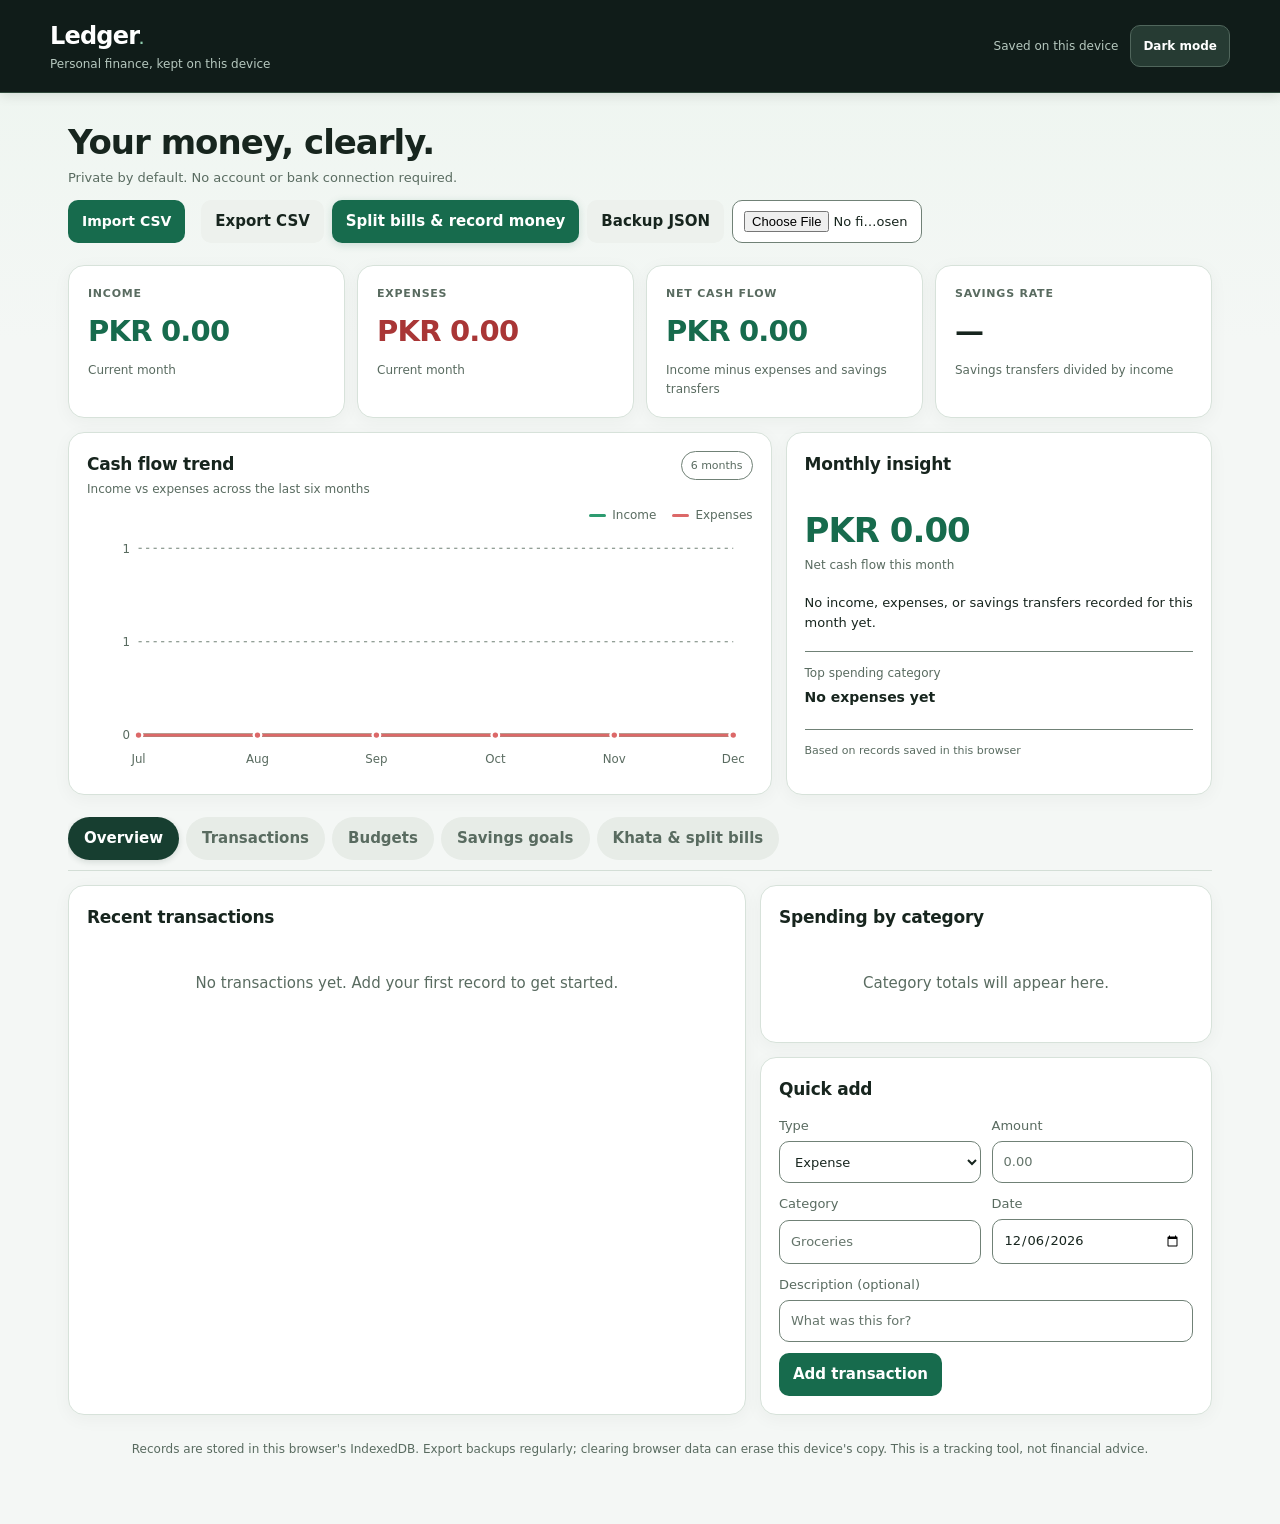
==== site/index.html @ a4e5fb8d "Show CSV import status inline" ====
<!doctype html>
<html lang="en">
<head>
<meta charset="utf-8">
<meta name="viewport" content="width=device-width,initial-scale=1">
<meta name="theme-color" content="#101c19">
<meta name="color-scheme" content="light dark">
<meta name="description" content="A private, local-first personal finance tracker for income, expenses, budgets and savings goals.">
<title>Ledger — Personal Finance</title>
<link rel="stylesheet" href="./assets/css/app.css">
</head>
<body>
<header><div><strong>Ledger<span style="color:#8fceae">.</span></strong><div class="small" style="color:#b6c8bf">Personal finance, kept on this device</div></div><div class="header-actions"><span id="storageStatus" role="status" aria-live="polite">Checking local storage…</span><button class="theme-toggle" id="themeToggle" type="button" aria-label="Switch to dark theme" title="Switch theme">Dark mode</button></div></header>
<main class="wrap">
<div class="toolbar"><div><h1>Your money, clearly.</h1><div class="notice">Private by default. No account or bank connection required.</div></div><div class="actions"><label class="file-action"><span>Import CSV</span><input id="importCsv" type="file" accept=".csv,text/csv" aria-label="Import transactions from CSV"></label><span id="importMessage" class="small" role="status" aria-live="polite"></span><button class="secondary" id="exportCsv">Export CSV</button><button type="button" class="khata-cta" data-open-tab="debts">Split bills &amp; record money</button><button class="secondary" id="exportJson">Backup JSON</button><label style="display:inline-flex"><span class="hidden">Restore JSON backup</span><input id="importJson" type="file" accept="application/json,.json" style="max-width:190px"></label></div></div>
<section class="cards" aria-label="Financial overview">
<div class="card"><div class="metric">Income</div><div class="value positive" id="incomeTotal">Rs 0</div><div class="small">Current month</div></div>
<div class="card"><div class="metric">Expenses</div><div class="value negative" id="expenseTotal">Rs 0</div><div class="small">Current month</div></div>
<div class="card"><div class="metric">Net cash flow</div><div class="value" id="netTotal">Rs 0</div><div class="small">Income minus expenses and savings transfers</div></div>
<div class="card"><div class="metric">Savings rate</div><div class="value" id="savingsRate">0%</div><div class="small">Savings transfers divided by income</div></div>
</section>
<section class="insight-grid" aria-label="Financial insights">
<div class="panel trend-panel"><div class="panel-heading"><div><h2>Cash flow trend</h2><p class="small">Income vs expenses across the last six months</p></div><span class="chart-tag">6 months</span></div><div id="cashflowChart" class="cashflow-chart"><div class="empty">Your monthly trend will appear here.</div></div></div>
<div class="panel insight-panel"><h2>Monthly insight</h2><div id="monthlyInsight"><div class="empty">Add transactions to see your summary.</div></div><div class="insight-foot">Based on records saved in this browser</div></div>
</section>
<div class="tabs" role="tablist" aria-label="Finance sections"><button id="tab-overview" class="active" role="tab" aria-selected="true" aria-controls="overview" tabindex="0" data-tab="overview">Overview</button><button id="tab-transactions" role="tab" aria-selected="false" aria-controls="transactions" tabindex="-1" data-tab="transactions">Transactions</button><button id="tab-budgets" role="tab" aria-selected="false" aria-controls="budgets" tabindex="-1" data-tab="budgets">Budgets</button><button id="tab-goals" role="tab" aria-selected="false" aria-controls="goals" tabindex="-1" data-tab="goals">Savings goals</button><button id="tab-debts" role="tab" aria-selected="false" aria-controls="debts" tabindex="-1" data-tab="debts">Khata &amp; split bills</button></div>
<section id="overview" class="tabcontent" role="tabpanel" aria-labelledby="tab-overview" tabindex="0" aria-hidden="false">
<div class="layout"><div class="panel"><h2>Recent transactions</h2><div id="recentList" class="tablewrap"></div></div><div class="stack"><div class="panel"><h2>Spending by category</h2><div id="categoryChart"></div></div><div class="panel"><h2>Quick add</h2><form id="txForm" class="formgrid">
<label>Type<select name="type"><option value="expense">Expense</option><option value="income">Income</option><option value="savings">Savings transfer</option></select></label>
<label>Amount<input name="amount" type="number" min="0.01" step="0.01" required placeholder="0.00"></label>
<label>Category<input name="category" required maxlength="60" placeholder="Groceries"></label>
<label>Date<input name="date" type="date" required></label>
<label class="full">Description (optional)<input name="description" maxlength="180" placeholder="What was this for?"></label>
<div class="form-actions"><button type="submit">Add transaction</button><span id="formMessage" class="small" role="status"></span></div>
</form></div></div></div>
</section>
<section id="transactions" class="tabcontent hidden" role="tabpanel" aria-labelledby="tab-transactions" tabindex="0" aria-hidden="true"><div class="panel"><div class="row" style="flex-wrap:wrap;margin-bottom:12px"><h2 style="margin:0">All transactions</h2><div style="display:flex;gap:8px;flex-wrap:wrap"><input id="search" aria-label="Search transactions by category or note" placeholder="Search category or note" style="width:220px"><select id="typeFilter" aria-label="Filter transactions by type" style="width:auto"><option value="">All types</option><option value="income">Income</option><option value="expense">Expenses</option><option value="savings">Savings</option></select></div></div><div id="allList" class="tablewrap"></div></div></section>
<section id="budgets" class="tabcontent hidden" role="tabpanel" aria-labelledby="tab-budgets" tabindex="0" aria-hidden="true"><div class="layout"><div class="panel"><h2>Set a monthly spending limit</h2><form id="budgetForm" class="formgrid"><label>Category<input name="category" maxlength="60" required placeholder="Dining"></label><label>Monthly limit<input name="limit" type="number" min="0.01" step="0.01" required></label><div class="form-actions"><button>Save budget</button></div></form><p class="small">Budgets compare spending in the current calendar month.</p></div><div class="panel"><h2>Your budgets</h2><div id="budgetList"></div></div></div></section>
<section id="goals" class="tabcontent hidden" role="tabpanel" aria-labelledby="tab-goals" tabindex="0" aria-hidden="true"><div class="layout"><div class="panel"><h2>Create a savings goal</h2><form id="goalForm" class="formgrid"><label>Goal name<input name="name" maxlength="70" required placeholder="Emergency fund"></label><label>Target amount<input name="target" type="number" min="0.01" step="0.01" required></label><label>Saved so far<input name="saved" type="number" min="0" step="0.01" value="0" required></label><label>Target date (optional)<input name="date" type="date"></label><div class="form-actions"><button>Create goal</button></div></form></div><div class="panel"><h2>Progress</h2><div id="goalList"></div></div></div></section>
<section id="debts" class="tabcontent hidden" role="tabpanel" aria-labelledby="tab-debts" tabindex="0" aria-hidden="true">
<div class="khata-layout">
<aside class="panel people-sidebar"><div class="people-heading"><div><h2>People &amp; balances</h2><p class="small">Add people here, then record what each person owes or what you owe them. Use Split an amount to divide a shared bill.</p></div></div>
<form id="personForm" class="person-add"><label for="personName">Add person</label><div class="person-add-row"><input id="personName" maxlength="100" required placeholder="Name or contact"><button type="submit" aria-label="Add person">Add</button></div><span id="personMessage" class="small" role="status"></span></form>
<div id="peopleList" class="people-list"></div></aside>
<div class="khata-main">
<div class="panel"><h2>Record a khata entry</h2><form id="iouForm" class="formgrid">
<label>Direction<select name="direction"><option value="owed-to-me">They owe me (+)</option><option value="i-owe">I owe them (−)</option></select></label>
<label>Person<input name="person" list="peopleOptions" required maxlength="100" placeholder="Name or contact"><datalist id="peopleOptions"></datalist></label>
<label>Amount<input name="amount" type="number" min="0.01" step="0.01" required placeholder="0.00"></label>
<label>Date recorded<input name="date" type="date" required></label>
<label>Due date (optional)<input name="dueDate" type="date"></label>
<label class="full">Note (optional)<input name="note" maxlength="180" placeholder="What was this for?"></label>
<div class="form-actions"><button type="submit">Add to khata</button><span class="small" id="iouMessage" role="status"></span></div>
</form><p class="small">Positive balance means they owe you; negative means you owe them. Repayments reduce the open entry.</p></div>
<div class="panel"><h2>Split an amount</h2><p class="small">Choose 2–3 people. Ledger starts with an even split, but you can edit each person's share and choose separately whether they owe you or you owe them.</p>
<form id="splitForm" class="formgrid">
<label>Total amount<input name="amount" type="number" min="0.01" step="0.01" required placeholder="e.g. 3000"></label>
<label class="full">Reason / note (optional)<input name="note" maxlength="180" placeholder="Dinner, fuel, shared purchase…"></label>
<div class="full"><div class="row"><strong>Select 2 or 3 people</strong><span id="splitCount" class="small">0 selected</span></div><div id="splitPeople" class="split-people"></div></div>
<div class="full"><strong>Each person's khata entry</strong><div id="splitAllocations" class="split-allocations"><p class="small">Select 2 or 3 people to set their shares.</p></div></div>
<div class="form-actions"><button type="submit">Add shares to khata</button><span id="splitMessage" class="small" role="status"></span></div></form><div id="splitPreview" class="small split-preview" aria-live="polite"></div></div>
<div class="panel"><h2>Balances</h2><div class="iou-summary"><div><span class="small">Owed to you</span><strong id="owedToMeTotal">Rs 0</strong></div><div><span class="small">You owe</span><strong id="iOweTotal">Rs 0</strong></div></div><div id="selectedPersonSummary" class="selected-person-summary"></div><div id="iouList"></div></div>
</div></div>
</section>
<div class="footer">Records are stored in this browser's IndexedDB. Export backups regularly; clearing browser data can erase this device's copy. This is a tracking tool, not financial advice.</div>
</main>
<script src="./assets/js/app.js" defer></script>
</body></html>
---- site/assets/css/app.css ----
:root{color-scheme:light;--bg:#f4f6f3;--card:#fff;--ink:#17231e;--muted:#68776f;--line:#75877a;--green:#176b4d;--soft:#e8f3ec;--red:#b84646;--gold:#946c18}*{box-sizing:border-box}body{margin:0;background:var(--bg);color:var(--ink);font:15px/1.5 system-ui,-apple-system,Segoe UI,sans-serif}button,input,select{font:inherit}button{cursor:pointer;border:0;border-radius:10px;padding:10px 14px;background:var(--green);color:#fff;font-weight:650}button.secondary{background:#edf1ed;color:var(--ink)}button.danger{background:#fff0ee;color:var(--red)}input,select{width:100%;padding:10px 11px;border:1px solid var(--line);border-radius:9px;background:#fff;color:var(--ink)}label{display:grid;gap:5px;font-size:13px;color:var(--muted)}header{background:#101c19;color:white;padding:18px max(20px,calc((100vw - 1180px)/2));display:flex;justify-content:space-between;align-items:center;gap:14px;flex-wrap:wrap}header strong{font-size:22px;letter-spacing:-.6px}header span{font-size:12px;color:#b6c8bf}.wrap{max-width:1180px;margin:26px auto;padding:0 18px}.toolbar{display:flex;justify-content:space-between;gap:12px;align-items:center;flex-wrap:wrap;margin-bottom:20px}.toolbar h1{margin:0;font-size:27px;letter-spacing:-.8px}.actions{display:flex;gap:8px;flex-wrap:wrap}.notice{font-size:12px;color:var(--muted);margin-top:6px}.cards{display:grid;grid-template-columns:repeat(4,minmax(0,1fr));gap:12px}.card,.panel{background:var(--card);border:1px solid var(--line);border-radius:16px;padding:18px;min-width:0}.metric{font-size:12px;color:var(--muted)}.value{font-size:clamp(21px,3vw,29px);font-weight:750;letter-spacing:-.7px;margin:7px 0}.positive{color:var(--green)}.negative{color:var(--red)}.layout{display:grid;grid-template-columns:1.2fr .8fr;gap:14px;margin-top:14px}.panel h2{font-size:17px;margin:0 0 14px}.formgrid{display:grid;grid-template-columns:repeat(2,minmax(0,1fr));gap:11px}.full{grid-column:1/-1}.form-actions{display:flex;gap:8px;grid-column:1/-1}.tabs{display:flex;gap:6px;flex-wrap:wrap;margin:18px 0}.tabs button{background:#e7ece7;color:var(--muted)}.tabs button.active{background:#173e30;color:white}.tablewrap{overflow:auto}table{width:100%;border-collapse:collapse;font-size:13px}th,td{text-align:left;padding:11px 8px;border-bottom:1px solid var(--line);white-space:nowrap}th{color:var(--muted);font-weight:600}td.amount{text-align:right;font-variant-numeric:tabular-nums}.pill{display:inline-block;padding:3px 8px;border-radius:999px;background:var(--soft);color:var(--green);font-size:11px}.pill.expense{background:#fff0ee;color:var(--red)}.bar{height:8px;border-radius:99px;background:#edf1ed;overflow:hidden;margin:9px 0}.bar span{display:block;height:100%;background:var(--green);border-radius:99px}.row{display:flex;justify-content:space-between;gap:10px;align-items:center}.stack{display:grid;gap:14px}.empty{padding:25px 8px;text-align:center;color:var(--muted)}.small{font-size:12px;color:var(--muted)}.hidden{display:none!important}.section{margin-top:14px}.error{color:var(--red);font-size:13px}.footer{padding:25px 0;color:var(--muted);font-size:12px;text-align:center}@media(max-width:850px){.cards{grid-template-columns:repeat(2,minmax(0,1fr))}.layout{grid-template-columns:1fr}}@media(max-width:460px){.cards{gap:8px}.card,.panel{padding:13px}.formgrid{grid-template-columns:1fr}.full,.form-actions{grid-column:auto}header{padding:15px 18px}.toolbar h1{font-size:23px}}

/* Theme toggle and dark theme */
.header-actions{display:flex;align-items:center;gap:12px;flex-wrap:wrap}.theme-toggle{background:#263b33;color:#fff;border:1px solid #50665c;padding:8px 12px;font-size:12px}.theme-toggle:hover{filter:brightness(1.12)}button:disabled{opacity:.65;cursor:wait}
html[data-theme="dark"]{color-scheme:dark;--bg:#101614;--card:#19221e;--ink:#e6eee9;--muted:#a1b1a8;--line:#617268;--green:#78c6a0;--soft:#203b2d;--red:#ff8585;--gold:#e1bd69}
html[data-theme="dark"] header{background:#080e0c}html[data-theme="dark"] button.secondary{background:#26332c;color:var(--ink)}html[data-theme="dark"] button.danger{background:#3a2423;color:#ff9993}html[data-theme="dark"] input,html[data-theme="dark"] select{background:#111a16;color:var(--ink);border-color:var(--line)}html[data-theme="dark"] .tabs button{background:#26332c;color:var(--muted)}html[data-theme="dark"] .tabs button.active{background:#315b46;color:#fff}html[data-theme="dark"] .pill.expense{background:#3a2423;color:#ff9993}html[data-theme="dark"] .bar{background:#2a352e}html[data-theme="dark"] .theme-toggle{background:#e3eee7;color:#17231e;border-color:#b8c9bf}

/* Financial insights and charts */
.insight-grid{display:grid;grid-template-columns:minmax(0,1.65fr) minmax(260px,1fr);gap:14px;margin:14px 0}.panel-heading{display:flex;justify-content:space-between;gap:12px;align-items:flex-start}.panel-heading h2{margin-bottom:2px}.panel-heading p{margin:0 0 8px}.chart-tag{font-size:11px;border:1px solid var(--line);border-radius:999px;padding:5px 9px;color:var(--muted);white-space:nowrap}.chart-legend{display:flex;justify-content:flex-end;gap:16px;font-size:12px;color:var(--muted);margin:0 0 4px}.chart-legend span{display:inline-flex;align-items:center;gap:6px}.chart-legend i{width:17px;height:3px;border-radius:4px;display:inline-block}.legend-income{background:#2d9b70}.legend-expense{background:#dc6868}.trend-svg{display:block;width:100%;height:auto;overflow:visible}.chart-gridline{stroke:var(--line);stroke-width:1;stroke-dasharray:3 4}.chart-axis-label{fill:var(--muted);font-size:11px}.chart-line{fill:none;stroke-width:3;stroke-linecap:round;stroke-linejoin:round}.income-line{stroke:#2d9b70}.expense-line{stroke:#dc6868}.chart-dot{stroke:var(--card);stroke-width:2}.chart-dot.income{fill:#2d9b70}.chart-dot.expense{fill:#dc6868}.insight-panel{display:flex;flex-direction:column}.insight-number{font-size:clamp(25px,3vw,34px);font-weight:780;letter-spacing:-1px;margin:12px 0 0;overflow-wrap:anywhere}.insight-message{font-size:13px;line-height:1.55;margin:18px 0;color:var(--ink)}.top-category{margin-top:auto;padding:12px 0 2px;border-top:1px solid var(--line);display:grid;grid-template-columns:1fr auto;gap:4px 10px;align-items:center}.top-category .small{grid-column:1/-1}.top-category strong{font-size:14px}.top-category>span:last-child{font-size:13px;font-weight:700}.insight-foot{margin-top:18px;padding-top:12px;border-top:1px solid var(--line);font-size:11px;color:var(--muted)}@media(max-width:850px){.insight-grid{grid-template-columns:1fr}}@media(max-width:460px){.trend-panel{padding:12px}.chart-axis-label{font-size:10px}}

/* CSV import and personal IOU tracker */
.file-action{display:inline-flex;align-items:center;justify-content:center;position:relative;overflow:hidden;padding:10px 14px;border-radius:10px;background:var(--green);color:#fff;font-size:14px;font-weight:650;cursor:pointer;min-height:42px}.file-action input{position:absolute;inset:0;opacity:0;cursor:pointer;width:100%;height:100%;font-size:100px}.iou-summary{display:grid;grid-template-columns:1fr 1fr;gap:10px;margin-bottom:14px}.iou-summary>div{background:var(--bg);border:1px solid var(--line);border-radius:12px;padding:12px;min-width:0}.iou-summary span,.iou-summary strong{display:block}.iou-summary strong{font-size:clamp(17px,2vw,23px);margin-top:5px;overflow-wrap:anywhere}.iou-item{padding:14px 0;border-bottom:1px solid var(--line)}.iou-item:first-child{padding-top:0}.iou-item:last-child{border-bottom:0}.iou-amount{font-size:22px;font-weight:750;margin:8px 0 3px;overflow-wrap:anywhere}.iou-actions{display:flex;gap:8px;flex-wrap:wrap;margin-top:10px}.iou-actions button{font-size:12px;padding:7px 10px}
html[data-theme="dark"] .file-action{color:#101614}
@media(max-width:460px){.file-action{padding:9px 11px}.iou-summary{grid-template-columns:1fr 1fr}}


/* People sidebar and multi-person khata split */
.khata-layout{display:grid;grid-template-columns:minmax(230px,.72fr) minmax(0,1.8fr);gap:14px;align-items:start}.people-sidebar{position:sticky;top:14px}.people-heading h2{margin-bottom:2px}.people-heading p{margin:0 0 14px}.person-add{padding:13px 0;border-top:1px solid var(--line);border-bottom:1px solid var(--line)}.person-add-row{display:flex;gap:6px;margin-top:6px}.person-add-row input{min-width:0}.person-add-row button{padding:9px 12px}.people-list{display:grid;gap:6px;margin-top:12px}.person-choice{width:100%;display:flex;flex-direction:column;align-items:flex-start;gap:3px;background:transparent;color:var(--ink);border:1px solid transparent;padding:10px;border-radius:10px;text-align:left;font-weight:500}.person-choice>span:last-child{font-size:11px;color:var(--muted);overflow-wrap:anywhere}.person-choice.selected{background:var(--soft);border-color:var(--green)}.person-choice-name{font-weight:700}.person-balance.positive{color:var(--green)}.person-balance.negative{color:var(--red)}.khata-main{display:grid;gap:14px;min-width:0}.split-people{display:grid;grid-template-columns:repeat(2,minmax(0,1fr));gap:7px;margin-top:8px}.split-person{display:flex;align-items:center;gap:8px;padding:9px 10px;border:1px solid var(--line);border-radius:9px;color:var(--ink);font-size:13px;min-width:0}.split-person input{width:auto;margin:0;accent-color:var(--green)}.split-person span{overflow-wrap:anywhere}.selected-person-summary{margin-bottom:12px}.selected-balance{background:var(--bg);border:1px solid var(--line);border-radius:11px;padding:12px;display:grid;gap:4px}.selected-balance strong{font-size:17px;overflow-wrap:anywhere}@media(max-width:850px){.khata-layout{grid-template-columns:1fr}.people-sidebar{position:static}.people-list{grid-template-columns:repeat(2,minmax(0,1fr))}.split-people{grid-template-columns:repeat(2,minmax(0,1fr))}}@media(max-width:460px){.people-list{grid-template-columns:1fr}.split-people{grid-template-columns:1fr}}

.split-preview{margin-top:10px;padding:10px 12px;border:1px solid var(--line);border-radius:10px;background:var(--bg);line-height:1.7}.people-sidebar{min-width:0}

/* Make bill splitting and khata easy to find from every tab */
.khata-cta{background:#176b4d;color:#fff;box-shadow:0 2px 8px rgba(23,107,77,.18)}
.khata-cta:hover:not(:disabled){filter:brightness(1.08)}
#debts{scroll-margin-top:16px}
@media(max-width:600px){.khata-cta{grid-column:1/-1;min-height:46px}}
html[data-theme="dark"] .khata-cta{background:#83d0a8;color:#102017}

/* Per-person custom split allocations */
.split-allocations{display:grid;gap:9px;margin-top:9px}.split-allocation-row{display:grid;grid-template-columns:minmax(90px,.75fr) minmax(110px,1fr) minmax(150px,1.3fr);gap:10px;align-items:end;border:1px solid var(--line);border-radius:11px;padding:11px;background:var(--bg)}.split-allocation-row>strong{padding-bottom:10px;overflow-wrap:anywhere}.split-allocation-row label{min-width:0}.split-allocation-row input,.split-allocation-row select{min-width:0}.split-preview{white-space:normal;overflow-wrap:anywhere}@media(max-width:600px){.split-allocation-row{grid-template-columns:1fr 1fr}.split-allocation-row>strong{grid-column:1/-1;padding-bottom:0}.split-allocation-row label:last-child{grid-column:1/-1}}


/* Usability and accessibility hardening */
:root{--focus:#0b72d9}
button,input:not([type="checkbox"]):not([type="radio"]),select,.file-action{min-height:42px}
button:focus-visible,input:focus-visible,select:focus-visible,.file-action:focus-within,.tabs [role="tab"]:focus-visible{outline:3px solid var(--focus);outline-offset:2px}
button:hover:not(:disabled){filter:brightness(.96)}
button:active:not(:disabled){transform:translateY(1px)}
.tabs{border-bottom:1px solid var(--line);padding-bottom:8px;overflow-x:auto;flex-wrap:nowrap;scrollbar-width:thin}
.tabs button{flex:0 0 auto;white-space:nowrap}
.tabcontent:focus{outline:none}
.error-banner{margin:0 0 16px;padding:14px 16px;border:1px solid #c75b54;border-left-width:5px;border-radius:12px;background:#fff0ee;color:#782b27;font-size:14px;overflow-wrap:anywhere}
html[data-theme="dark"] .error-banner{background:#3a2423;color:#ffd8d4;border-color:#ff8585}
input::placeholder{color:#7a8980;opacity:1}
html[data-theme="dark"] input::placeholder{color:#9eafa5}
@media(prefers-reduced-motion:reduce){*,*::before,*::after{scroll-behavior:auto!important;animation-duration:.01ms!important;animation-iteration-count:1!important;transition-duration:.01ms!important}}
@media(max-width:600px){.wrap{margin:18px auto;padding:0 12px}.toolbar{align-items:stretch}.actions{display:grid;grid-template-columns:repeat(2,minmax(0,1fr))}.actions>*{min-width:0}.actions button,.actions .file-action{width:100%;justify-content:center}.header-actions{width:100%;justify-content:space-between}.cards .card{padding:12px}.value{font-size:22px}.form-actions{flex-wrap:wrap}.form-actions button{width:100%}th,td{padding:10px 7px}}


/* Ledger usability refresh: calm hierarchy, resilient surfaces, and accessible controls */
:root{
  --bg:#f4f7f5;
  --card:#ffffff;
  --ink:#17251e;
  --muted:#596b60;
  --line:#708176;
  --green:#176b4d;
  --soft:#e7f3eb;
  --red:#a93636;
  --gold:#805d16;
  --focus:#075fc4;
}
body{background:linear-gradient(180deg,#edf5ef 0,var(--bg) 340px);font-size:15px;line-height:1.55}
header{box-shadow:0 2px 12px rgba(9,28,18,.12);border-bottom:1px solid #30483b}
header strong{font-size:24px;letter-spacing:-.8px}
.wrap{margin:30px auto 40px}
.toolbar{align-items:flex-end;margin-bottom:22px}
.toolbar h1{font-size:clamp(26px,3vw,34px);line-height:1.15;letter-spacing:-1px}
.notice{font-size:13px}
.card,.panel{border-color:#d7e2da;border-radius:16px;box-shadow:0 4px 18px rgba(20,48,32,.045)}
.card{padding:19px}
.metric{text-transform:uppercase;letter-spacing:.07em;font-size:11px;font-weight:750}
.value{font-variant-numeric:tabular-nums;letter-spacing:-.8px}
.panel h2{letter-spacing:-.25px}
.tabs{gap:7px;margin:22px 0 14px;padding-bottom:10px;border-bottom-color:#d3ded6}
.tabs button{border:1px solid transparent;border-radius:999px;padding:9px 15px}
.tabs button.active{background:#173e30;color:#fff;box-shadow:0 2px 6px rgba(13,45,29,.14)}
input,select{border-color:var(--line);border-radius:10px}
button,.file-action{border-radius:10px;transition:filter .15s ease,transform .15s ease,box-shadow .15s ease}
button:focus-visible,input:focus-visible,select:focus-visible,.file-action:focus-within,.tabs [role="tab"]:focus-visible{outline:3px solid var(--focus);outline-offset:3px}
input::placeholder{color:#64746a}
th,td{border-bottom-color:#d7e0d9}
.empty{padding:28px 12px}
.error-banner{box-shadow:0 2px 10px rgba(110,32,26,.07)}
.person-choice{border-color:transparent}
.person-choice:hover:not(:disabled){background:var(--bg);filter:none}
.person-choice.selected{background:var(--soft);border-color:var(--green)}
.split-allocation-row{background:var(--card);border-color:#d7e2da}
html[data-theme="dark"]{
  --bg:#101714;
  --card:#19231d;
  --ink:#e7efe9;
  --muted:#b2c0b7;
  --line:#788a7e;
  --green:#83d0a8;
  --soft:#203b2d;
  --red:#ff9292;
  --gold:#e1bd69;
  --focus:#82bdff;
}
html[data-theme="dark"] body{background:linear-gradient(180deg,#121d17 0,var(--bg) 340px)}
html[data-theme="dark"] .card,html[data-theme="dark"] .panel{border-color:#34483b;box-shadow:0 4px 18px rgba(0,0,0,.12)}
html[data-theme="dark"] th,html[data-theme="dark"] td{border-bottom-color:#34483b}
html[data-theme="dark"] .split-allocation-row{background:var(--card);border-color:#34483b}
html[data-theme="dark"] button:not(.secondary):not(.danger):not(.theme-toggle):not(.person-choice):not([role="tab"]){color:#102017}
html[data-theme="dark"] .person-choice{color:var(--ink)}
html[data-theme="dark"] input::placeholder{color:#a7b8ad}
html[data-theme="dark"] .tabs{border-bottom-color:#34483b}
@media(max-width:600px){
  .wrap{margin:18px auto 28px;padding:0 12px}
  .toolbar h1{font-size:26px}
  .card,.panel{border-radius:14px}
  .tabs{margin-top:18px}
}
@media(prefers-reduced-motion:reduce){
  button,.file-action{transition:none}
}
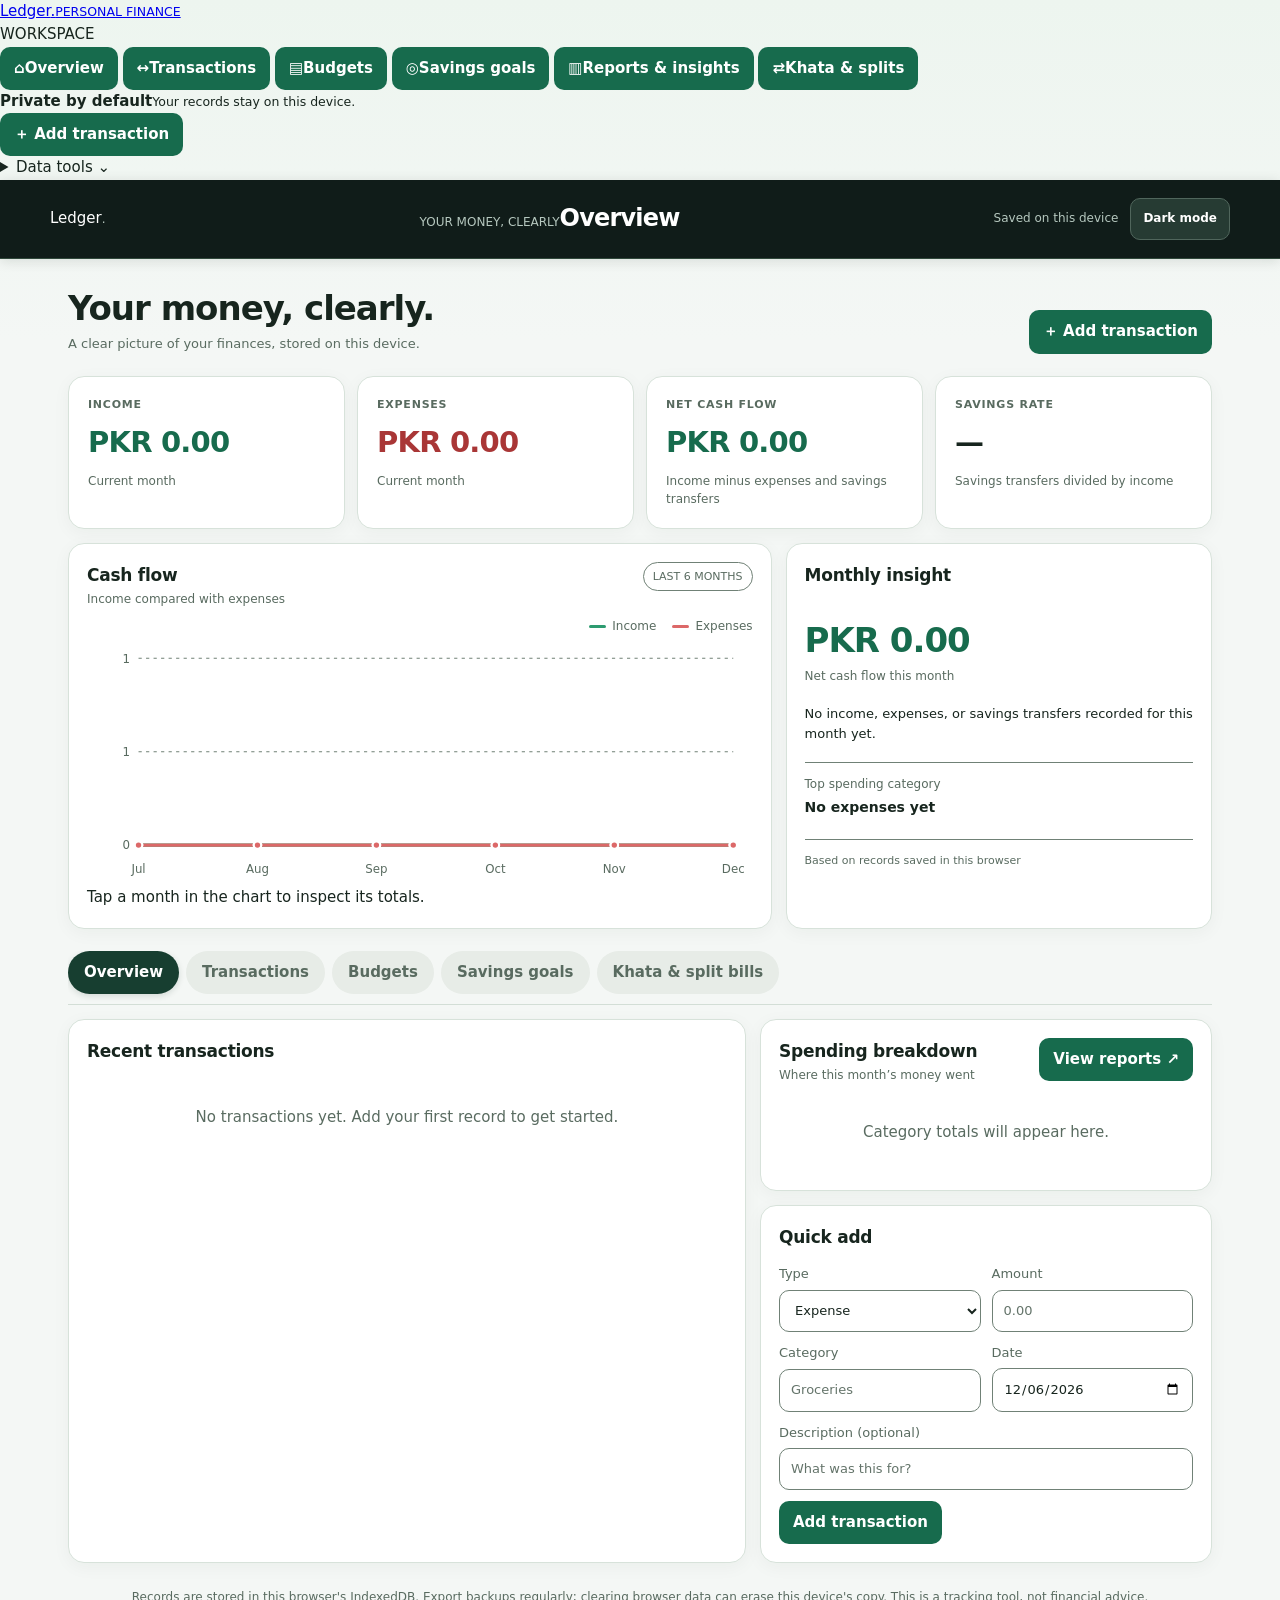
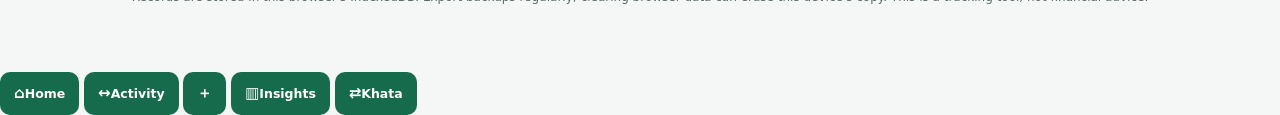
==== commit d3d5bf37: "Redesign Ledger shell with sidebar and mobile navigation" ====
--- a/site/index.html
+++ b/site/index.html
@@ -10,9 +10,31 @@
 <link rel="stylesheet" href="./assets/css/app.css">
 </head>
 <body>
-<header><div><strong>Ledger<span style="color:#8fceae">.</span></strong><div class="small" style="color:#b6c8bf">Personal finance, kept on this device</div></div><div class="header-actions"><span id="storageStatus" role="status" aria-live="polite">Checking local storage…</span><button class="theme-toggle" id="themeToggle" type="button" aria-label="Switch to dark theme" title="Switch theme">Dark mode</button></div></header>
+<div class="app-shell">
+<aside class="sidebar" aria-label="Primary navigation">
+  <a class="brand" href="./" aria-label="Ledger home">Ledger<span>.</span><small>PERSONAL FINANCE</small></a>
+  <div class="nav-caption">WORKSPACE</div>
+  <nav class="side-nav" aria-label="Finance sections">
+    <button class="nav-item active" type="button" data-tab="overview"><span class="nav-icon">⌂</span><span>Overview</span></button>
+    <button class="nav-item" type="button" data-tab="transactions"><span class="nav-icon">↔</span><span>Transactions</span></button>
+    <button class="nav-item" type="button" data-tab="budgets"><span class="nav-icon">▤</span><span>Budgets</span></button>
+    <button class="nav-item" type="button" data-tab="goals"><span class="nav-icon">◎</span><span>Savings goals</span></button>
+    <button class="nav-item" type="button" data-tab="reports"><span class="nav-icon">▥</span><span>Reports &amp; insights</span></button>
+    <button class="nav-item" type="button" data-tab="debts"><span class="nav-icon">⇄</span><span>Khata &amp; splits</span></button>
+  </nav>
+  <div class="sidebar-spacer"></div>
+  <div class="privacy-card"><span class="privacy-dot"></span><div><strong>Private by default</strong><small>Your records stay on this device.</small></div></div>
+  <button class="sidebar-add" type="button" data-open-quickadd>＋ <span>Add transaction</span></button>
+  <div class="sidebar-tools"><details class="utility-menu"><summary>Data tools <span>⌄</span></summary><div class="utility-popover"><label class="file-action"><span>Import CSV</span><input id="importCsv" type="file" accept=".csv,text/csv" aria-label="Import transactions from CSV"></label><span id="importMessage" class="small" role="status" aria-live="polite"></span><button class="secondary" id="exportCsv">Export CSV</button><button type="button" class="khata-cta" data-open-tab="debts">Split bills &amp; record money</button><button class="secondary" id="exportJson">Backup JSON</button><label style="display:inline-flex"><span class="hidden">Restore JSON backup</span><input id="importJson" type="file" accept="application/json,.json" style="max-width:190px"></label></div></details></div>
+</aside>
+<div class="app-main">
+<header class="topbar">
+  <div class="mobile-brand">Ledger<span>.</span></div>
+  <div class="topbar-title"><span class="eyebrow">YOUR MONEY, CLEARLY</span><strong id="pageTitle">Overview</strong></div>
+  <div class="header-actions"><span id="storageStatus" role="status" aria-live="polite">Checking local storage…</span><button class="theme-toggle" id="themeToggle" type="button" aria-label="Switch to dark theme" title="Switch theme">Dark mode</button></div>
+</header>
 <main class="wrap">
-<div class="toolbar"><div><h1>Your money, clearly.</h1><div class="notice">Private by default. No account or bank connection required.</div></div><div class="actions"><label class="file-action"><span>Import CSV</span><input id="importCsv" type="file" accept=".csv,text/csv" aria-label="Import transactions from CSV"></label><span id="importMessage" class="small" role="status" aria-live="polite"></span><button class="secondary" id="exportCsv">Export CSV</button><button type="button" class="khata-cta" data-open-tab="debts">Split bills &amp; record money</button><button class="secondary" id="exportJson">Backup JSON</button><label style="display:inline-flex"><span class="hidden">Restore JSON backup</span><input id="importJson" type="file" accept="application/json,.json" style="max-width:190px"></label></div></div>
+<div class="toolbar"><div><h1 id="welcomeTitle">Your money, clearly.</h1><div class="notice">A clear picture of your finances, stored on this device.</div></div><button class="primary-add" type="button" data-open-quickadd>＋ Add transaction</button></div>
 <section class="cards" aria-label="Financial overview">
 <div class="card"><div class="metric">Income</div><div class="value positive" id="incomeTotal">Rs 0</div><div class="small">Current month</div></div>
 <div class="card"><div class="metric">Expenses</div><div class="value negative" id="expenseTotal">Rs 0</div><div class="small">Current month</div></div>
@@ -20,12 +42,12 @@
 <div class="card"><div class="metric">Savings rate</div><div class="value" id="savingsRate">0%</div><div class="small">Savings transfers divided by income</div></div>
 </section>
 <section class="insight-grid" aria-label="Financial insights">
-<div class="panel trend-panel"><div class="panel-heading"><div><h2>Cash flow trend</h2><p class="small">Income vs expenses across the last six months</p></div><span class="chart-tag">6 months</span></div><div id="cashflowChart" class="cashflow-chart"><div class="empty">Your monthly trend will appear here.</div></div></div>
+<div class="panel trend-panel"><div class="panel-heading"><div><h2>Cash flow</h2><p class="small">Income compared with expenses</p></div><span class="chart-tag">LAST 6 MONTHS</span></div><div id="cashflowChart" class="cashflow-chart"><div class="empty">Your monthly trend will appear here.</div></div><div id="chartDetail" class="chart-detail" aria-live="polite">Tap a month in the chart to inspect its totals.</div></div>
 <div class="panel insight-panel"><h2>Monthly insight</h2><div id="monthlyInsight"><div class="empty">Add transactions to see your summary.</div></div><div class="insight-foot">Based on records saved in this browser</div></div>
 </section>
 <div class="tabs" role="tablist" aria-label="Finance sections"><button id="tab-overview" class="active" role="tab" aria-selected="true" aria-controls="overview" tabindex="0" data-tab="overview">Overview</button><button id="tab-transactions" role="tab" aria-selected="false" aria-controls="transactions" tabindex="-1" data-tab="transactions">Transactions</button><button id="tab-budgets" role="tab" aria-selected="false" aria-controls="budgets" tabindex="-1" data-tab="budgets">Budgets</button><button id="tab-goals" role="tab" aria-selected="false" aria-controls="goals" tabindex="-1" data-tab="goals">Savings goals</button><button id="tab-debts" role="tab" aria-selected="false" aria-controls="debts" tabindex="-1" data-tab="debts">Khata &amp; split bills</button></div>
 <section id="overview" class="tabcontent" role="tabpanel" aria-labelledby="tab-overview" tabindex="0" aria-hidden="false">
-<div class="layout"><div class="panel"><h2>Recent transactions</h2><div id="recentList" class="tablewrap"></div></div><div class="stack"><div class="panel"><h2>Spending by category</h2><div id="categoryChart"></div></div><div class="panel"><h2>Quick add</h2><form id="txForm" class="formgrid">
+<div class="layout"><div class="panel"><h2>Recent transactions</h2><div id="recentList" class="tablewrap"></div></div><div class="stack"><div class="panel category-panel"><div class="panel-heading"><div><h2>Spending breakdown</h2><p class="small">Where this month’s money went</p></div><button class="text-action" type="button" data-tab="reports">View reports ↗</button></div><div id="categoryDonut" class="category-donut-wrap"></div><div id="categoryChart"></div></div><div class="panel"><h2>Quick add</h2><form id="txForm" class="formgrid">
 <label>Type<select name="type"><option value="expense">Expense</option><option value="income">Income</option><option value="savings">Savings transfer</option></select></label>
 <label>Amount<input name="amount" type="number" min="0.01" step="0.01" required placeholder="0.00"></label>
 <label>Category<input name="category" required maxlength="60" placeholder="Groceries"></label>
@@ -35,6 +57,12 @@
 </form></div></div></div>
 </section>
 <section id="transactions" class="tabcontent hidden" role="tabpanel" aria-labelledby="tab-transactions" tabindex="0" aria-hidden="true"><div class="panel"><div class="row" style="flex-wrap:wrap;margin-bottom:12px"><h2 style="margin:0">All transactions</h2><div style="display:flex;gap:8px;flex-wrap:wrap"><input id="search" aria-label="Search transactions by category or note" placeholder="Search category or note" style="width:220px"><select id="typeFilter" aria-label="Filter transactions by type" style="width:auto"><option value="">All types</option><option value="income">Income</option><option value="expense">Expenses</option><option value="savings">Savings</option></select></div></div><div id="allList" class="tablewrap"></div></div></section>
+<section id="reports" class="tabcontent hidden" role="tabpanel" aria-labelledby="tab-reports" tabindex="0" aria-hidden="true">
+<div class="reports-heading"><div><span class="eyebrow">YOUR MONEY, OVER TIME</span><h1>Reports &amp; insights</h1><p class="small">Explore real totals from the transactions saved on this device.</p></div><div class="report-filter"><label for="reportRange">Trend range</label><select id="reportRange"><option value="6">Last 6 months</option><option value="12">Last 12 months</option></select></div></div>
+<div class="cards report-metrics"><div class="card"><div class="metric">Income this month</div><div class="value positive" id="reportIncome">Rs 0</div></div><div class="card"><div class="metric">Expenses this month</div><div class="value negative" id="reportExpense">Rs 0</div></div><div class="card"><div class="metric">Net cash flow</div><div class="value" id="reportNet">Rs 0</div></div><div class="card"><div class="metric">Top category</div><div class="value report-top-category" id="reportTopCategory">—</div></div></div>
+<div class="reports-grid"><div class="panel"><div class="panel-heading"><div><h2>Income vs expenses</h2><p class="small">Compare monthly totals</p></div><div class="chart-legend"><span><i class="legend-income"></i>Income</span><span><i class="legend-expense"></i>Expenses</span></div></div><div id="reportMonthlyBars" class="report-monthly-bars"></div><div id="reportMonthDetail" class="chart-detail">Tap a month to inspect its totals.</div></div><div class="panel"><div class="panel-heading"><div><h2>Spending by category</h2><p class="small">Current month</p></div></div><div id="reportCategoryChart"></div></div></div>
+<div class="panel report-table-panel"><div class="panel-heading"><div><h2>Recent activity</h2><p class="small">Latest transactions, with amounts and dates</p></div><button class="text-action" type="button" data-tab="transactions">All transactions ↗</button></div><div id="reportRecentList" class="tablewrap"></div></div>
+</section>
 <section id="budgets" class="tabcontent hidden" role="tabpanel" aria-labelledby="tab-budgets" tabindex="0" aria-hidden="true"><div class="layout"><div class="panel"><h2>Set a monthly spending limit</h2><form id="budgetForm" class="formgrid"><label>Category<input name="category" maxlength="60" required placeholder="Dining"></label><label>Monthly limit<input name="limit" type="number" min="0.01" step="0.01" required></label><div class="form-actions"><button>Save budget</button></div></form><p class="small">Budgets compare spending in the current calendar month.</p></div><div class="panel"><h2>Your budgets</h2><div id="budgetList"></div></div></div></section>
 <section id="goals" class="tabcontent hidden" role="tabpanel" aria-labelledby="tab-goals" tabindex="0" aria-hidden="true"><div class="layout"><div class="panel"><h2>Create a savings goal</h2><form id="goalForm" class="formgrid"><label>Goal name<input name="name" maxlength="70" required placeholder="Emergency fund"></label><label>Target amount<input name="target" type="number" min="0.01" step="0.01" required></label><label>Saved so far<input name="saved" type="number" min="0" step="0.01" value="0" required></label><label>Target date (optional)<input name="date" type="date"></label><div class="form-actions"><button>Create goal</button></div></form></div><div class="panel"><h2>Progress</h2><div id="goalList"></div></div></div></section>
 <section id="debts" class="tabcontent hidden" role="tabpanel" aria-labelledby="tab-debts" tabindex="0" aria-hidden="true">
@@ -64,5 +92,13 @@
 </section>
 <div class="footer">Records are stored in this browser's IndexedDB. Export backups regularly; clearing browser data can erase this device's copy. This is a tracking tool, not financial advice.</div>
 </main>
+<nav class="mobile-nav" aria-label="Bottom navigation">
+  <button class="mobile-nav-item active" type="button" data-tab="overview"><span>⌂</span><small>Home</small></button>
+  <button class="mobile-nav-item" type="button" data-tab="transactions"><span>↔</span><small>Activity</small></button>
+  <button class="mobile-nav-item mobile-add" type="button" data-open-quickadd aria-label="Add transaction">＋</button>
+  <button class="mobile-nav-item" type="button" data-tab="reports"><span>▥</span><small>Insights</small></button>
+  <button class="mobile-nav-item" type="button" data-tab="debts"><span>⇄</span><small>Khata</small></button>
+</nav>
+</div></div>
 <script src="./assets/js/app.js" defer></script>
 </body></html>
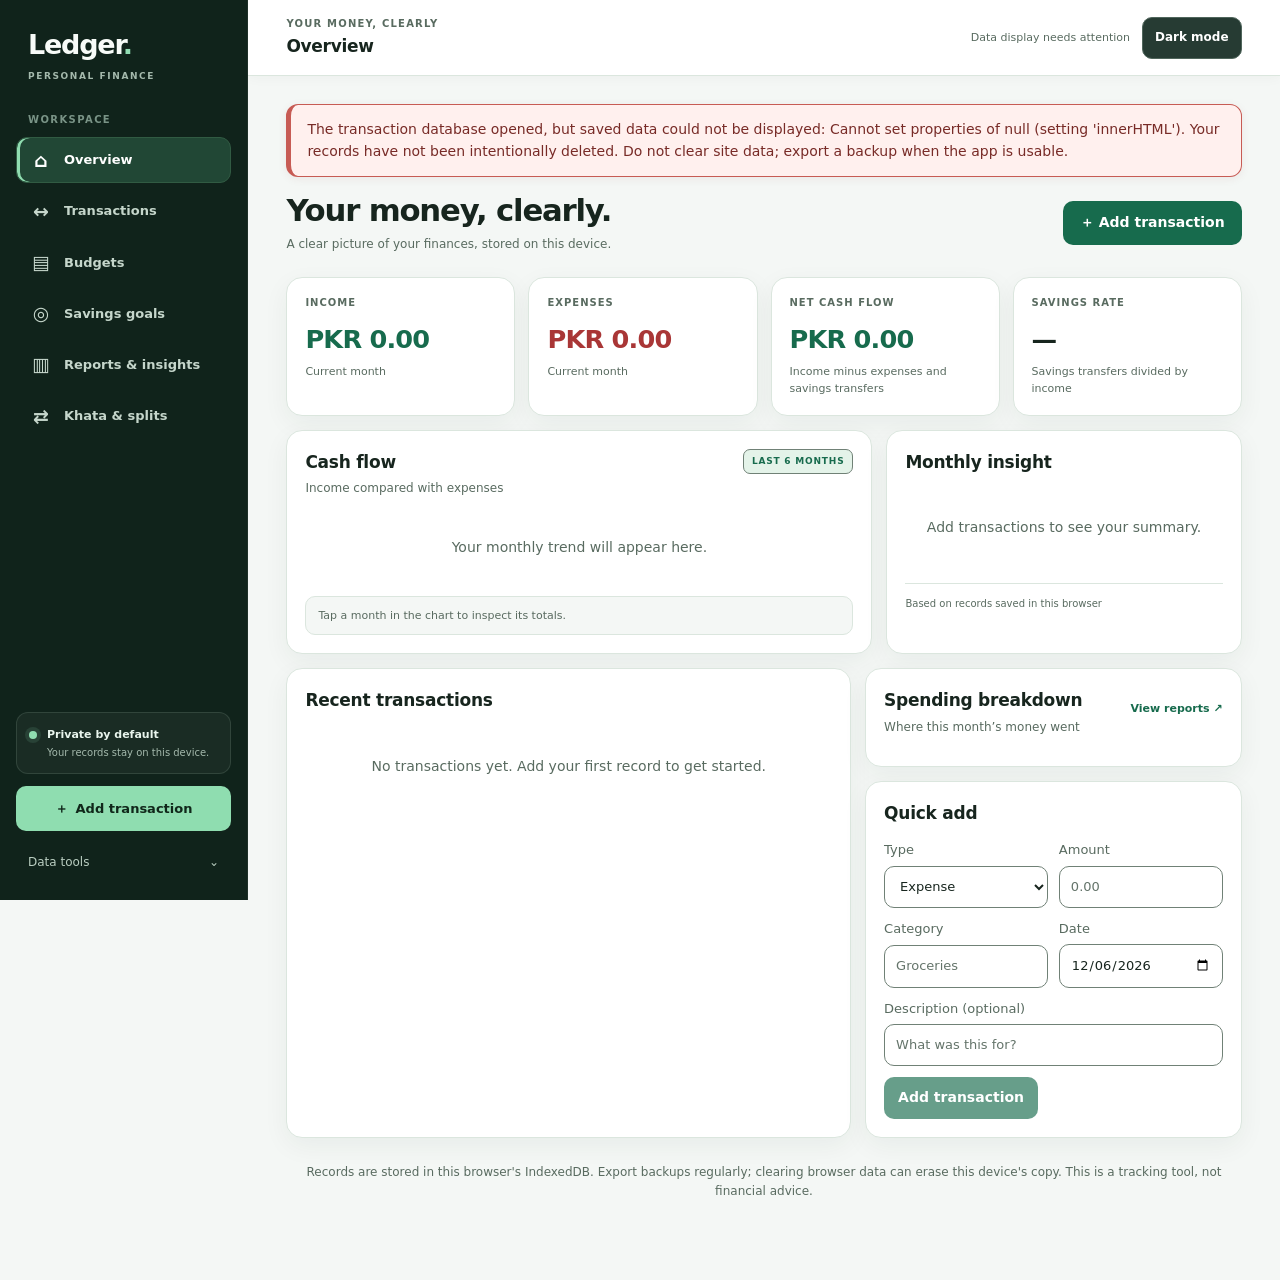
==== commit 13688e81: "Add quick-entry dialog and category chart mount" ====
--- a/site/index.html
+++ b/site/index.html
@@ -47,7 +47,7 @@
 </section>
 <div class="tabs" role="tablist" aria-label="Finance sections"><button id="tab-overview" class="active" role="tab" aria-selected="true" aria-controls="overview" tabindex="0" data-tab="overview">Overview</button><button id="tab-transactions" role="tab" aria-selected="false" aria-controls="transactions" tabindex="-1" data-tab="transactions">Transactions</button><button id="tab-budgets" role="tab" aria-selected="false" aria-controls="budgets" tabindex="-1" data-tab="budgets">Budgets</button><button id="tab-goals" role="tab" aria-selected="false" aria-controls="goals" tabindex="-1" data-tab="goals">Savings goals</button><button id="tab-debts" role="tab" aria-selected="false" aria-controls="debts" tabindex="-1" data-tab="debts">Khata &amp; split bills</button></div>
 <section id="overview" class="tabcontent" role="tabpanel" aria-labelledby="tab-overview" tabindex="0" aria-hidden="false">
-<div class="layout"><div class="panel"><h2>Recent transactions</h2><div id="recentList" class="tablewrap"></div></div><div class="stack"><div class="panel category-panel"><div class="panel-heading"><div><h2>Spending breakdown</h2><p class="small">Where this month’s money went</p></div><button class="text-action" type="button" data-tab="reports">View reports ↗</button></div><div id="categoryDonut" class="category-donut-wrap"></div><div id="categoryChart"></div></div><div class="panel"><h2>Quick add</h2><form id="txForm" class="formgrid">
+<div class="layout"><div class="panel"><h2>Recent transactions</h2><div id="recentList" class="tablewrap"></div></div><div class="stack"><div class="panel category-panel"><div class="panel-heading"><div><h2>Spending breakdown</h2><p class="small">Where this month’s money went</p></div><button class="text-action" type="button" data-tab="reports">View reports ↗</button></div><div id="categoryBreakdown"></div></div><div class="panel"><h2>Quick add</h2><form id="txForm" class="formgrid">
 <label>Type<select name="type"><option value="expense">Expense</option><option value="income">Income</option><option value="savings">Savings transfer</option></select></label>
 <label>Amount<input name="amount" type="number" min="0.01" step="0.01" required placeholder="0.00"></label>
 <label>Category<input name="category" required maxlength="60" placeholder="Groceries"></label>
@@ -92,6 +92,17 @@
 </section>
 <div class="footer">Records are stored in this browser's IndexedDB. Export backups regularly; clearing browser data can erase this device's copy. This is a tracking tool, not financial advice.</div>
 </main>
+<dialog id="quickAddDialog" class="quick-add-dialog" aria-labelledby="quickAddTitle">
+<div class="dialog-heading"><div><span class="eyebrow">QUICK ENTRY</span><h2 id="quickAddTitle">Add transaction</h2><p class="small">Record it now. It stays on this device.</p></div><button type="button" class="dialog-close" id="closeQuickAdd" aria-label="Close add transaction">×</button></div>
+<form id="quickAddForm" class="formgrid">
+<label>Type<select name="type"><option value="expense">Expense</option><option value="income">Income</option><option value="savings">Savings transfer</option></select></label>
+<label>Amount<input name="amount" type="number" min="0.01" step="0.01" required placeholder="0.00" inputmode="decimal"></label>
+<label>Category<input name="category" required maxlength="60" placeholder="Groceries"></label>
+<label>Date<input name="date" type="date" required></label>
+<label class="full">Description (optional)<input name="description" maxlength="180" placeholder="What was this for?"></label>
+<div class="form-actions"><button type="submit">Save transaction</button><span id="quickFormMessage" class="small" role="status"></span></div>
+</form>
+</dialog>
 <nav class="mobile-nav" aria-label="Bottom navigation">
   <button class="mobile-nav-item active" type="button" data-tab="overview"><span>⌂</span><small>Home</small></button>
   <button class="mobile-nav-item" type="button" data-tab="transactions"><span>↔</span><small>Activity</small></button>
--- a/site/assets/css/app.css
+++ b/site/assets/css/app.css
@@ -115,3 +115,68 @@
 @media(prefers-reduced-motion:reduce){
   button,.file-action{transition:none}
 }
+
+
+/* Ledger mobile-first finance workspace refresh */
+:root{--nav-bg:#10231b;--nav-muted:#a4b9ac;--accent:#1b7653;--accent-soft:#e4f3e9;--surface-border:#dbe6de;--shadow-card:0 8px 26px rgba(18,48,31,.055)}
+html[data-theme="dark"]{--nav-bg:#0c1510;--nav-muted:#a9bdb0;--accent:#83d0a8;--accent-soft:#203b2d;--surface-border:#34483b;--shadow-card:0 8px 26px rgba(0,0,0,.14)}
+body{margin:0;background:var(--bg);font-size:14px}
+.app-shell{min-height:100vh}
+.sidebar{position:fixed;inset:0 auto 0 0;z-index:30;width:248px;display:flex;flex-direction:column;gap:0;padding:24px 16px 18px;background:var(--nav-bg);color:#f2f8f3;border-right:1px solid rgba(255,255,255,.06)}
+.brand{display:block;color:#f7fbf8;text-decoration:none;font-size:27px;font-weight:800;letter-spacing:-1.2px;padding:0 12px 28px}
+.brand>span,.mobile-brand>span{color:#91ddb3}
+.brand small{display:block;margin-top:4px;color:var(--nav-muted);font-size:9px;letter-spacing:1.6px;font-weight:750}
+.nav-caption{padding:0 12px 10px;color:#799386;font-size:10px;font-weight:800;letter-spacing:1.4px}
+.side-nav{display:grid;gap:5px}
+.nav-item{display:flex;align-items:center;gap:12px;width:100%;padding:12px 13px;background:transparent;color:#c5d6cb;text-align:left;font-size:13px;font-weight:650;border:1px solid transparent;border-radius:11px;min-height:45px}
+.nav-item:hover:not(:disabled){filter:none;background:rgba(255,255,255,.06);color:#fff}
+.nav-item.active{background:#214735;border-color:#315b43;color:#fff;box-shadow:inset 3px 0 #8fddb0}
+.nav-icon{width:22px;text-align:center;font-size:19px;line-height:1}
+.sidebar-spacer{flex:1;min-height:20px}
+.privacy-card{display:flex;gap:10px;align-items:flex-start;padding:13px 12px;margin-bottom:12px;border:1px solid rgba(200,231,210,.13);border-radius:12px;background:rgba(255,255,255,.045)}
+.privacy-dot{flex:0 0 8px;height:8px;margin-top:5px;border-radius:50%;background:#8fddb0;box-shadow:0 0 0 4px rgba(143,221,176,.12)}
+.privacy-card strong,.privacy-card small{display:block}.privacy-card strong{font-size:11px;color:#e9f5ed}.privacy-card small{margin-top:3px;color:var(--nav-muted);font-size:10px;line-height:1.45}
+.sidebar-add{display:flex;align-items:center;justify-content:center;gap:8px;min-height:45px;background:#8fddb0;color:#10271a;font-size:13px}
+.sidebar-add:hover:not(:disabled){filter:brightness(1.04)}
+.sidebar-tools{margin-top:12px}
+.utility-menu{position:relative}.utility-menu summary{display:flex;justify-content:space-between;align-items:center;padding:10px 12px;border-radius:9px;color:#b9cdc0;cursor:pointer;list-style:none;font-size:12px}.utility-menu summary::-webkit-details-marker{display:none}.utility-menu summary:hover{background:rgba(255,255,255,.06)}
+.utility-popover{position:absolute;bottom:calc(100% + 8px);left:0;width:216px;z-index:60;display:grid;gap:8px;padding:12px;background:var(--card);border:1px solid var(--surface-border);border-radius:13px;box-shadow:0 14px 38px rgba(0,0,0,.2);color:var(--ink)}
+.utility-popover .actions{display:grid;grid-template-columns:1fr;gap:7px}.utility-popover button,.utility-popover .file-action{width:100%;justify-content:center;min-height:38px;font-size:12px}.utility-popover label{display:flex;align-items:center}.utility-popover input[type=file]{max-width:100%!important;font-size:11px}
+.app-main{min-height:100vh;margin-left:248px;min-width:0}
+header.topbar{position:sticky;top:0;z-index:20;min-height:76px;padding:12px clamp(20px,3vw,44px);display:flex;align-items:center;justify-content:space-between;gap:18px;background:var(--card);color:var(--ink);border-bottom:1px solid var(--surface-border);box-shadow:0 2px 12px rgba(20,45,30,.035)}
+.topbar-title{display:grid;gap:2px;margin-right:auto}.topbar-title strong{font-size:17px;letter-spacing:-.3px}.eyebrow{font-size:10px;letter-spacing:1.2px;font-weight:800;color:var(--muted)}
+header.topbar .header-actions{display:flex;align-items:center;gap:12px}.header-actions #storageStatus{color:var(--muted);font-size:11px}
+.mobile-brand{display:none;font-size:21px;font-weight:850;letter-spacing:-.8px}
+.wrap{max-width:1440px;margin:0 auto;padding:28px clamp(18px,3vw,44px) 54px}
+.toolbar{align-items:center;margin-bottom:24px}.toolbar h1{font-size:clamp(25px,2.4vw,32px);letter-spacing:-1.2px}.notice{font-size:12px}.primary-add{display:inline-flex;align-items:center;justify-content:center;gap:8px;min-height:44px;padding:11px 17px;white-space:nowrap}
+.cards{gap:13px}.card,.panel{border:1px solid var(--surface-border);box-shadow:var(--shadow-card);border-radius:16px}.card{padding:17px 18px}.metric{font-size:10px;letter-spacing:1px}.value{font-size:clamp(21px,2vw,28px);margin:9px 0 4px}.cards .small{font-size:11px}
+.insight-grid{display:grid;grid-template-columns:minmax(0,1.65fr) minmax(250px,1fr);gap:14px;margin-top:14px}
+.panel-heading{display:flex;align-items:flex-start;justify-content:space-between;gap:12px;margin-bottom:12px}.panel-heading h2{margin:0 0 4px}.panel-heading .small{margin:0}.chart-tag{flex:0 0 auto;padding:5px 8px;border-radius:7px;background:var(--accent-soft);color:var(--green);font-size:9px;letter-spacing:.8px;font-weight:800}
+.trend-svg{display:block;width:100%;height:auto;max-height:270px;overflow:visible}.chart-gridline{stroke:var(--surface-border);stroke-width:1;stroke-dasharray:3 5}.chart-axis-label{fill:var(--muted);font-size:10px}.chart-line{fill:none;stroke-width:3;stroke-linecap:round;stroke-linejoin:round}.income-line{stroke:#27885c}.expense-line{stroke:#d56b60}.chart-dot{stroke:var(--card);stroke-width:2;cursor:pointer}.chart-dot.income{fill:#27885c}.chart-dot.expense{fill:#d56b60}.chart-dot:focus{outline:none;stroke:var(--focus);stroke-width:4}.chart-legend{display:flex;align-items:center;gap:12px;flex-wrap:wrap;color:var(--muted);font-size:10px}.chart-legend span{display:inline-flex;align-items:center;gap:5px}.chart-legend i{display:inline-block;width:8px;height:8px;border-radius:3px}.legend-income{background:#27885c}.legend-expense{background:#d56b60}
+.chart-detail{margin-top:9px;padding:10px 12px;border:1px solid var(--surface-border);border-radius:10px;background:var(--bg);color:var(--muted);font-size:11px;line-height:1.55}.chart-detail strong{color:var(--ink)}
+.insight-number{font-size:clamp(26px,2.8vw,36px);font-weight:800;letter-spacing:-1.4px;line-height:1.2;margin:8px 0}.insight-message{margin:9px 0 14px;color:var(--muted);font-size:12px;line-height:1.6}.insight-foot{margin-top:16px;padding-top:12px;border-top:1px solid var(--surface-border);font-size:10px;color:var(--muted)}.top-category{display:grid;grid-template-columns:1fr auto;gap:5px 12px;padding:12px;border-radius:11px;background:var(--bg)}.top-category .small{grid-column:1/-1}.top-category strong{font-size:13px}
+.tabs{display:none!important}
+.tabcontent{min-width:0}.layout{gap:14px;margin-top:0}.overview-layout{margin-top:14px}.category-panel{min-width:0}.text-action{padding:4px 0;background:transparent;color:var(--green);font-size:11px;white-space:nowrap}.text-action:hover:not(:disabled){filter:none;text-decoration:underline}
+.category-donut-wrap{display:flex;justify-content:center;align-items:center;padding:6px 0 14px}.donut-chart{width:min(178px,60vw);aspect-ratio:1;border-radius:50%;display:grid;place-items:center;position:relative;flex:0 0 auto}.donut-chart:before{content:"";position:absolute;inset:21%;border-radius:50%;background:var(--card)}.donut-center{z-index:1;display:grid;text-align:center;gap:2px;max-width:70%;overflow:hidden}.donut-center strong{font-size:16px;letter-spacing:-.5px;overflow-wrap:anywhere}.donut-center small{font-size:10px;color:var(--muted)}
+.category-legend{display:grid;gap:7px}.category-legend button{display:grid;grid-template-columns:9px minmax(0,1fr) auto;align-items:center;gap:8px;width:100%;padding:5px 3px;background:transparent;color:var(--ink);text-align:left;font-size:11px;font-weight:550}.category-legend button:hover:not(:disabled){filter:none;background:var(--bg)}.category-swatch{width:8px;height:8px;border-radius:3px}.category-legend .cat-name{overflow:hidden;text-overflow:ellipsis;white-space:nowrap}.category-legend .cat-value{color:var(--muted);font-variant-numeric:tabular-nums}
+.reports-heading{display:flex;align-items:flex-end;justify-content:space-between;gap:14px;margin:0 0 18px}.reports-heading h1{font-size:27px;letter-spacing:-1px;margin:4px 0}.reports-heading p{margin:0}.report-filter{min-width:150px}.report-filter label{margin-bottom:5px}.report-metrics{margin-bottom:14px}.report-metrics .value{font-size:clamp(17px,1.8vw,24px)}.report-top-category{font-size:17px!important;overflow-wrap:anywhere}.reports-grid{display:grid;grid-template-columns:minmax(0,1.35fr) minmax(280px,.85fr);gap:14px}.report-monthly-bars{height:250px;display:flex;align-items:stretch;gap:clamp(5px,1.4vw,15px);padding:12px 4px 0;border-bottom:1px solid var(--surface-border)}.month-column{display:flex;flex:1;min-width:0;flex-direction:column;align-items:center;justify-content:flex-end;gap:7px;cursor:pointer;padding:0 2px 8px;border-radius:8px 8px 0 0;background:transparent;color:var(--muted)}.month-column:hover:not(:disabled),.month-column.selected{background:var(--accent-soft);filter:none}.month-bars{height:calc(100% - 22px);width:100%;display:flex;align-items:flex-end;justify-content:center;gap:3px;min-height:0}.month-bar{width:min(18px,36%);min-height:2px;border-radius:4px 4px 1px 1px}.month-bar.income{background:#27885c}.month-bar.expense{background:#d56b60}.month-label{font-size:10px;white-space:nowrap}.month-column:focus-visible{outline:2px solid var(--focus);outline-offset:-2px}
+.report-table-panel{margin-top:14px}.report-table-panel .tablewrap{max-width:100%}
+.mobile-nav{display:none}
+html[data-theme="dark"] .topbar{background:var(--card);color:var(--ink);border-bottom-color:var(--surface-border)}html[data-theme="dark"] .chart-detail{background:#121c16}html[data-theme="dark"] .donut-chart:before{background:var(--card)}html[data-theme="dark"] .category-legend button{color:var(--ink)}html[data-theme="dark"] .text-action{color:var(--green)}
+@media(min-width:1200px){.overview-layout{grid-template-columns:minmax(0,1.2fr) minmax(320px,.8fr)}}
+@media(max-width:1050px){.sidebar{width:220px}.app-main{margin-left:220px}.insight-grid{grid-template-columns:minmax(0,1.4fr) minmax(230px,1fr)}.reports-grid{grid-template-columns:minmax(0,1.1fr) minmax(260px,.9fr)}.wrap{padding-left:22px;padding-right:22px}}
+@media(max-width:760px){
+ .sidebar{display:none}.app-main{margin-left:0;padding-bottom:82px}
+ header.topbar{min-height:62px;padding:10px 14px;gap:10px}.mobile-brand{display:block}.topbar-title{display:none}
+ header.topbar .header-actions{gap:8px;margin-left:auto}header.topbar .header-actions #storageStatus{max-width:130px;text-align:right;font-size:10px;line-height:1.25}
+ .wrap{padding:19px 13px 28px;margin:0}.toolbar{margin-bottom:17px;align-items:flex-start}.toolbar h1{font-size:25px}.toolbar .notice{max-width:280px;font-size:11px}.toolbar .primary-add{display:none}
+ .cards{grid-template-columns:repeat(2,minmax(0,1fr));gap:9px}.card{padding:13px 12px;border-radius:13px}.value{font-size:clamp(18px,5vw,23px);letter-spacing:-.6px}.cards .small{font-size:10px;line-height:1.4}
+ .insight-grid{grid-template-columns:1fr;gap:10px;margin-top:10px}.panel{padding:15px;border-radius:14px}.panel h2{font-size:15px}.trend-svg{max-height:210px}.chart-tag{font-size:8px}.insight-panel{display:grid;grid-template-columns:1fr auto;align-items:start;gap:0 10px}.insight-panel>h2,.insight-panel>#monthlyInsight,.insight-panel>.insight-foot{grid-column:1/-1}.insight-panel #monthlyInsight{display:grid;grid-template-columns:1fr 1fr;gap:7px 12px}.insight-panel .insight-number{font-size:25px;grid-column:1/-1;margin:2px 0}.insight-panel .insight-message{margin:0}.insight-panel .top-category{margin:0;padding:9px;grid-template-columns:1fr}.insight-panel .top-category .small{grid-column:auto}.insight-panel .insight-foot{margin-top:10px}
+ .layout,.overview-layout{grid-template-columns:1fr;gap:10px;margin-top:10px}.reports-heading{align-items:stretch;flex-direction:column;margin-bottom:12px}.reports-heading h1{font-size:24px}.report-filter{max-width:220px}.report-metrics .card{padding:12px}.report-metrics .value{font-size:17px}.reports-grid{grid-template-columns:1fr;gap:10px}.report-monthly-bars{height:215px;gap:4px}.month-label{font-size:9px}.report-table-panel{margin-top:10px}
+ .mobile-nav{position:fixed;inset:auto 0 0;z-index:50;display:grid;grid-template-columns:1fr 1fr 1fr 1fr 1fr;align-items:center;gap:3px;padding:8px max(10px,env(safe-area-inset-left)) calc(8px + env(safe-area-inset-bottom));background:var(--card);border-top:1px solid var(--surface-border);box-shadow:0 -8px 24px rgba(10,30,18,.09)}
+ .mobile-nav-item{display:flex;flex-direction:column;align-items:center;justify-content:center;gap:3px;min-width:0;min-height:48px;padding:4px 1px;background:transparent;color:var(--muted);border-radius:10px;font-weight:650}.mobile-nav-item>span{font-size:20px;line-height:1}.mobile-nav-item small{font-size:9px}.mobile-nav-item.active{background:var(--accent-soft);color:var(--green)}.mobile-nav-item.mobile-add{align-self:center;justify-self:center;width:46px;height:46px;min-height:46px;border-radius:16px;background:var(--accent);color:#fff;font-size:25px;box-shadow:0 4px 12px rgba(27,118,83,.25)}html[data-theme="dark"] .mobile-nav-item.mobile-add{color:#102017}
+ .category-donut-wrap{padding:4px 0 10px}.donut-chart{width:154px}.donut-center strong{font-size:14px}.category-legend{gap:5px}.category-legend button{font-size:11px}
+ .tablewrap{margin-right:-2px}th,td{padding:9px 6px;font-size:11px}.khata-layout{grid-template-columns:1fr}.people-sidebar{position:static}
+ .utility-menu{position:static}.utility-popover{position:fixed;bottom:82px;left:12px;right:12px;width:auto;max-height:65vh;overflow:auto}
+}
+@media(max-width:390px){.wrap{padding-left:10px;padding-right:10px}.panel{padding:12px}.toolbar h1{font-size:23px}.value{font-size:18px}.header-actions #storageStatus{max-width:96px}.mobile-nav-item small{font-size:8px}.report-monthly-bars{gap:2px}.month-label{font-size:8px}}
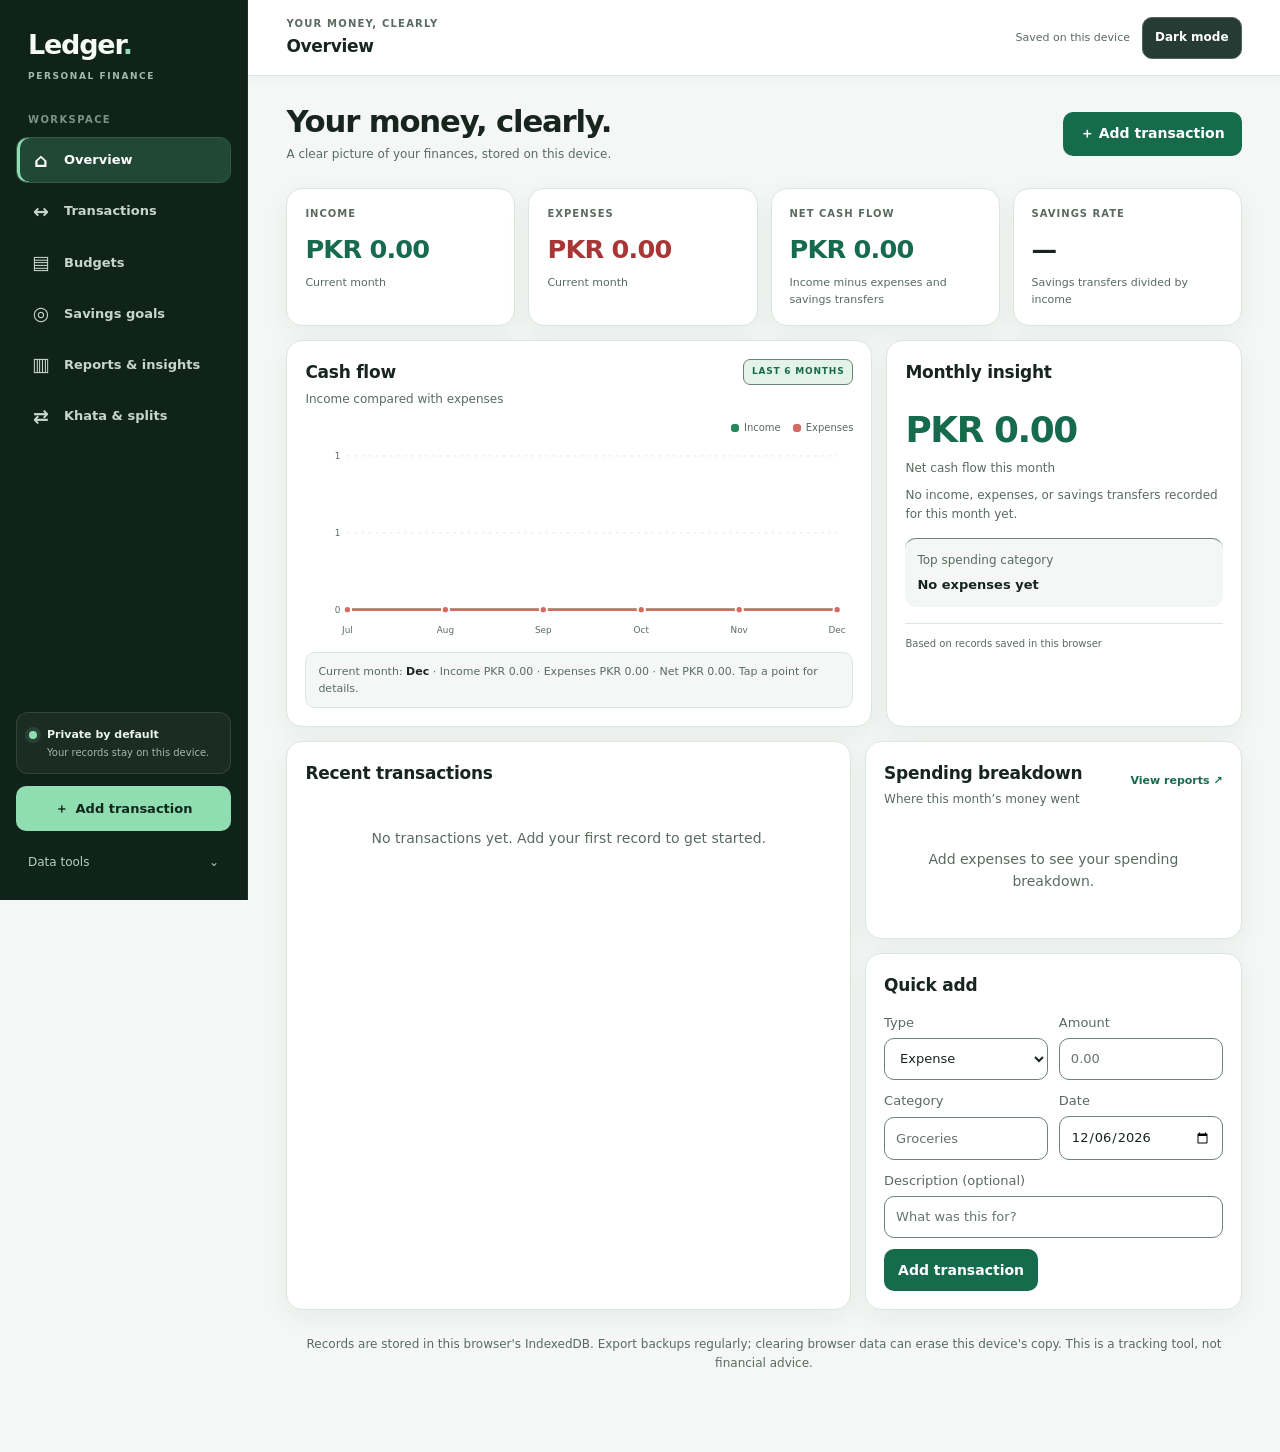
==== commit 664e7e9a: "Make budgets and goals accessible from mobile navigation" ====
--- a/site/index.html
+++ b/site/index.html
@@ -92,6 +92,10 @@
 </section>
 <div class="footer">Records are stored in this browser's IndexedDB. Export backups regularly; clearing browser data can erase this device's copy. This is a tracking tool, not financial advice.</div>
 </main>
+<dialog id="planDialog" class="plan-dialog" aria-labelledby="planDialogTitle">
+<div class="dialog-heading"><div><span class="eyebrow">YOUR PLAN</span><h2 id="planDialogTitle">Budgets &amp; goals</h2><p class="small">Choose what you want to manage.</p></div><button type="button" class="dialog-close" id="closePlanDialog" aria-label="Close plan menu">×</button></div>
+<div class="plan-menu-options"><button type="button" data-tab="budgets"><span>▤</span><strong>Budgets</strong><small>Set monthly spending limits</small></button><button type="button" data-tab="goals"><span>◎</span><strong>Savings goals</strong><small>Track progress toward targets</small></button></div>
+</dialog>
 <dialog id="quickAddDialog" class="quick-add-dialog" aria-labelledby="quickAddTitle">
 <div class="dialog-heading"><div><span class="eyebrow">QUICK ENTRY</span><h2 id="quickAddTitle">Add transaction</h2><p class="small">Record it now. It stays on this device.</p></div><button type="button" class="dialog-close" id="closeQuickAdd" aria-label="Close add transaction">×</button></div>
 <form id="quickAddForm" class="formgrid">
@@ -107,6 +111,7 @@
   <button class="mobile-nav-item active" type="button" data-tab="overview"><span>⌂</span><small>Home</small></button>
   <button class="mobile-nav-item" type="button" data-tab="transactions"><span>↔</span><small>Activity</small></button>
   <button class="mobile-nav-item mobile-add" type="button" data-open-quickadd aria-label="Add transaction">＋</button>
+  <button class="mobile-nav-item" type="button" data-open-plan><span>▤</span><small>Plan</small></button>
   <button class="mobile-nav-item" type="button" data-tab="reports"><span>▥</span><small>Insights</small></button>
   <button class="mobile-nav-item" type="button" data-tab="debts"><span>⇄</span><small>Khata</small></button>
 </nav>
--- a/site/assets/css/app.css
+++ b/site/assets/css/app.css
@@ -180,3 +180,10 @@
  .utility-menu{position:static}.utility-popover{position:fixed;bottom:82px;left:12px;right:12px;width:auto;max-height:65vh;overflow:auto}
 }
 @media(max-width:390px){.wrap{padding-left:10px;padding-right:10px}.panel{padding:12px}.toolbar h1{font-size:23px}.value{font-size:18px}.header-actions #storageStatus{max-width:96px}.mobile-nav-item small{font-size:8px}.report-monthly-bars{gap:2px}.month-label{font-size:8px}}
+
+.quick-add-dialog{width:min(520px,calc(100vw - 28px));max-width:520px;max-height:min(90vh,760px);overflow:auto;padding:22px;border:1px solid var(--surface-border);border-radius:20px;background:var(--card);color:var(--ink);box-shadow:0 28px 90px rgba(0,0,0,.28)}
+.quick-add-dialog::backdrop{background:rgba(5,18,11,.58);backdrop-filter:blur(3px)}
+.dialog-heading{display:flex;align-items:flex-start;justify-content:space-between;gap:16px;margin-bottom:18px}.dialog-heading h2{margin:4px 0;font-size:23px;letter-spacing:-.8px}.dialog-heading p{margin:0}.dialog-close{width:38px;height:38px;min-height:38px;padding:0;border-radius:12px;background:var(--bg);color:var(--ink);font-size:23px}
+.quick-add-dialog .formgrid{gap:13px}.quick-add-dialog .form-actions button{min-width:155px}.quick-add-dialog .form-actions{align-items:center}
+html[data-theme="dark"] .quick-add-dialog{background:var(--card);color:var(--ink)}
+@media(max-width:600px){.quick-add-dialog{padding:18px;border-radius:18px}.quick-add-dialog .formgrid{grid-template-columns:1fr}.quick-add-dialog .form-actions button{width:100%}.quick-add-dialog .full{grid-column:auto}}
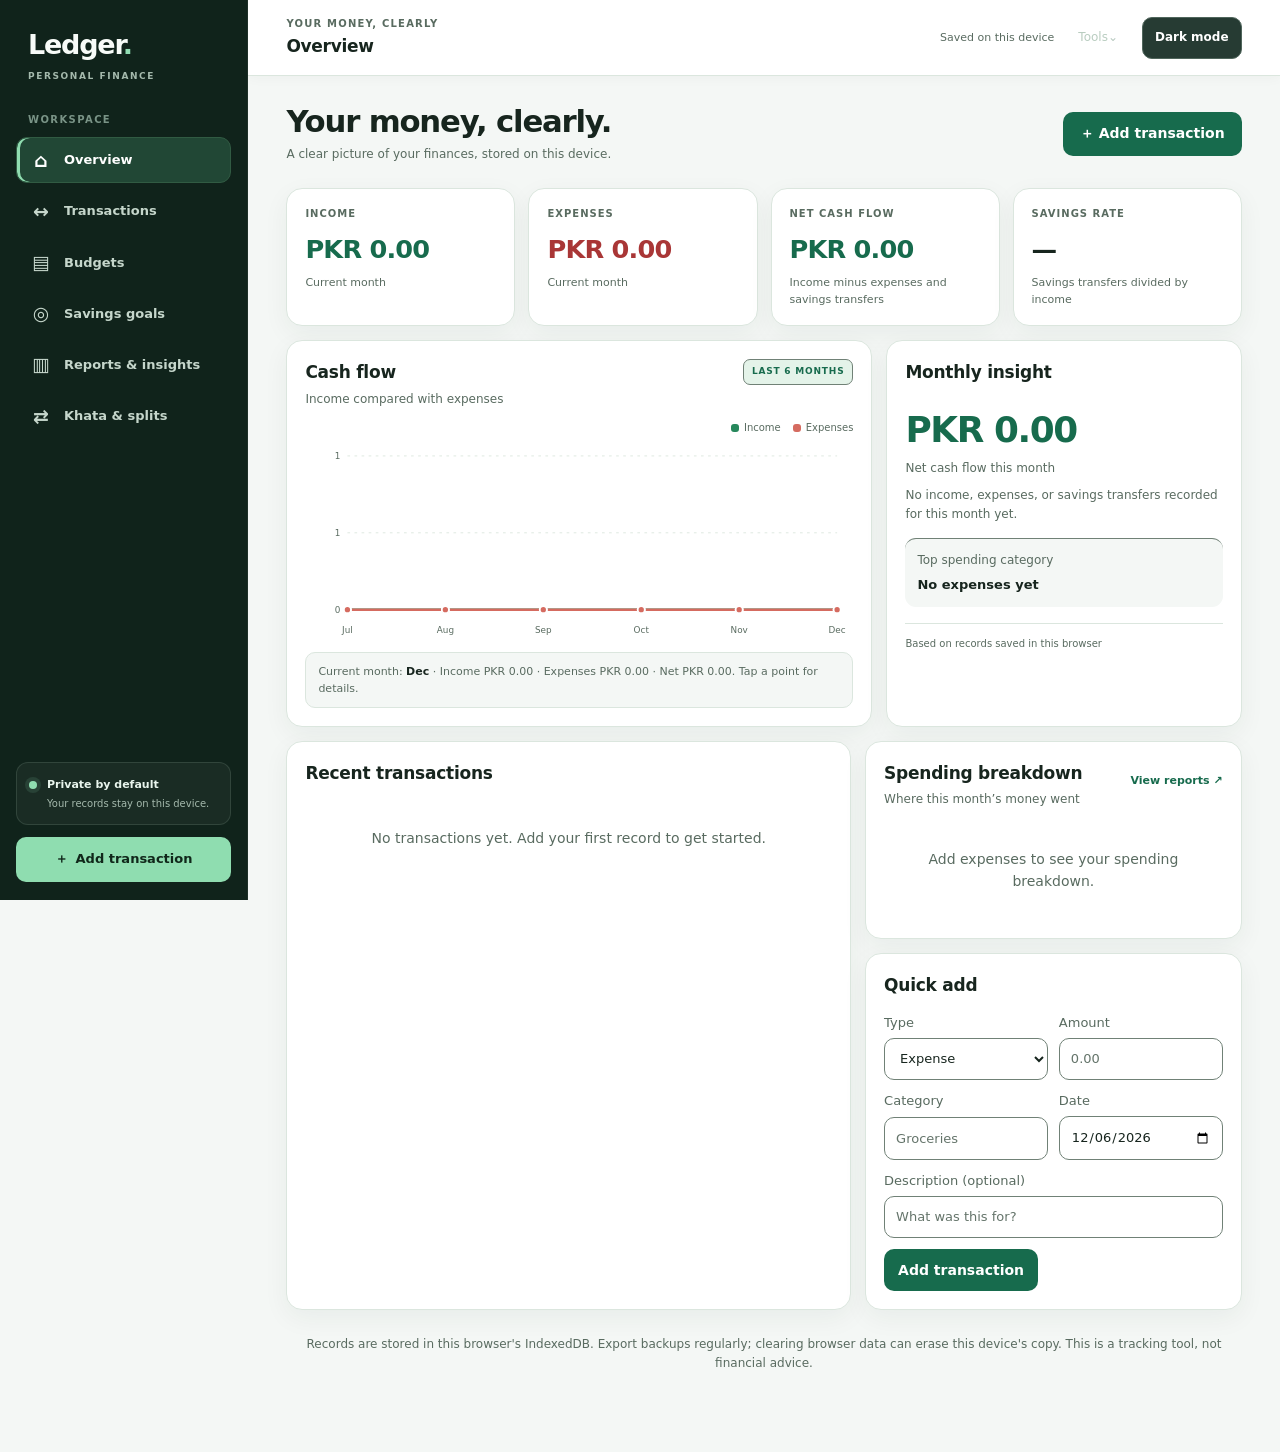
==== commit 8eca3f90: "Keep backup and import tools accessible on mobile" ====
--- a/site/index.html
+++ b/site/index.html
@@ -25,13 +25,13 @@
   <div class="sidebar-spacer"></div>
   <div class="privacy-card"><span class="privacy-dot"></span><div><strong>Private by default</strong><small>Your records stay on this device.</small></div></div>
   <button class="sidebar-add" type="button" data-open-quickadd>＋ <span>Add transaction</span></button>
-  <div class="sidebar-tools"><details class="utility-menu"><summary>Data tools <span>⌄</span></summary><div class="utility-popover"><label class="file-action"><span>Import CSV</span><input id="importCsv" type="file" accept=".csv,text/csv" aria-label="Import transactions from CSV"></label><span id="importMessage" class="small" role="status" aria-live="polite"></span><button class="secondary" id="exportCsv">Export CSV</button><button type="button" class="khata-cta" data-open-tab="debts">Split bills &amp; record money</button><button class="secondary" id="exportJson">Backup JSON</button><label style="display:inline-flex"><span class="hidden">Restore JSON backup</span><input id="importJson" type="file" accept="application/json,.json" style="max-width:190px"></label></div></details></div>
 </aside>
 <div class="app-main">
 <header class="topbar">
   <div class="mobile-brand">Ledger<span>.</span></div>
   <div class="topbar-title"><span class="eyebrow">YOUR MONEY, CLEARLY</span><strong id="pageTitle">Overview</strong></div>
-  <div class="header-actions"><span id="storageStatus" role="status" aria-live="polite">Checking local storage…</span><button class="theme-toggle" id="themeToggle" type="button" aria-label="Switch to dark theme" title="Switch theme">Dark mode</button></div>
+  <div class="header-actions"><span id="storageStatus" role="status" aria-live="polite">Checking local storage…</span><details class="utility-menu"><summary aria-label="Open data tools">Tools <span>⌄</span></summary><div class="utility-popover"><label class="file-action"><span>Import CSV</span><input id="importCsv" type="file" accept=".csv,text/csv" aria-label="Import transactions from CSV"></label><span id="importMessage" class="small" role="status" aria-live="polite"></span><button class="secondary" id="exportCsv">Export CSV</button><button type="button" class="khata-cta" data-open-tab="debts">Split bills &amp; record money</button><button class="secondary" id="exportJson">Backup JSON</button><label style="display:inline-flex"><span class="hidden">Restore JSON backup</span><input id="importJson" type="file" accept="application/json,.json" style="max-width:190px"></label></div></details>
+</aside><button class="theme-toggle" id="themeToggle" type="button" aria-label="Switch to dark theme" title="Switch theme">Dark mode</button></div>
 </header>
 <main class="wrap">
 <div class="toolbar"><div><h1 id="welcomeTitle">Your money, clearly.</h1><div class="notice">A clear picture of your finances, stored on this device.</div></div><button class="primary-add" type="button" data-open-quickadd>＋ Add transaction</button></div>
--- a/site/assets/css/app.css
+++ b/site/assets/css/app.css
@@ -187,3 +187,7 @@
 .quick-add-dialog .formgrid{gap:13px}.quick-add-dialog .form-actions button{min-width:155px}.quick-add-dialog .form-actions{align-items:center}
 html[data-theme="dark"] .quick-add-dialog{background:var(--card);color:var(--ink)}
 @media(max-width:600px){.quick-add-dialog{padding:18px;border-radius:18px}.quick-add-dialog .formgrid{grid-template-columns:1fr}.quick-add-dialog .form-actions button{width:100%}.quick-add-dialog .full{grid-column:auto}}
+
+.plan-dialog{width:min(420px,calc(100vw - 28px));max-width:420px;padding:22px;border:1px solid var(--surface-border);border-radius:20px;background:var(--card);color:var(--ink);box-shadow:0 28px 90px rgba(0,0,0,.28)}
+.plan-dialog::backdrop{background:rgba(5,18,11,.58);backdrop-filter:blur(3px)}.plan-menu-options{display:grid;gap:9px}.plan-menu-options button{display:grid;grid-template-columns:32px 1fr;grid-template-rows:auto auto;align-items:center;gap:2px 10px;padding:13px;background:var(--bg);color:var(--ink);text-align:left;border:1px solid var(--surface-border)}.plan-menu-options button>span{grid-row:1/3;align-self:center;font-size:22px;color:var(--green)}.plan-menu-options button strong{font-size:13px}.plan-menu-options button small{font-size:11px;color:var(--muted);font-weight:450}
+@media(max-width:760px){.mobile-nav{grid-template-columns:repeat(6,minmax(0,1fr))}.mobile-nav-item small{font-size:8px}.mobile-nav-item.mobile-add{width:42px;height:42px;min-height:42px;border-radius:14px}.plan-dialog{padding:18px}}
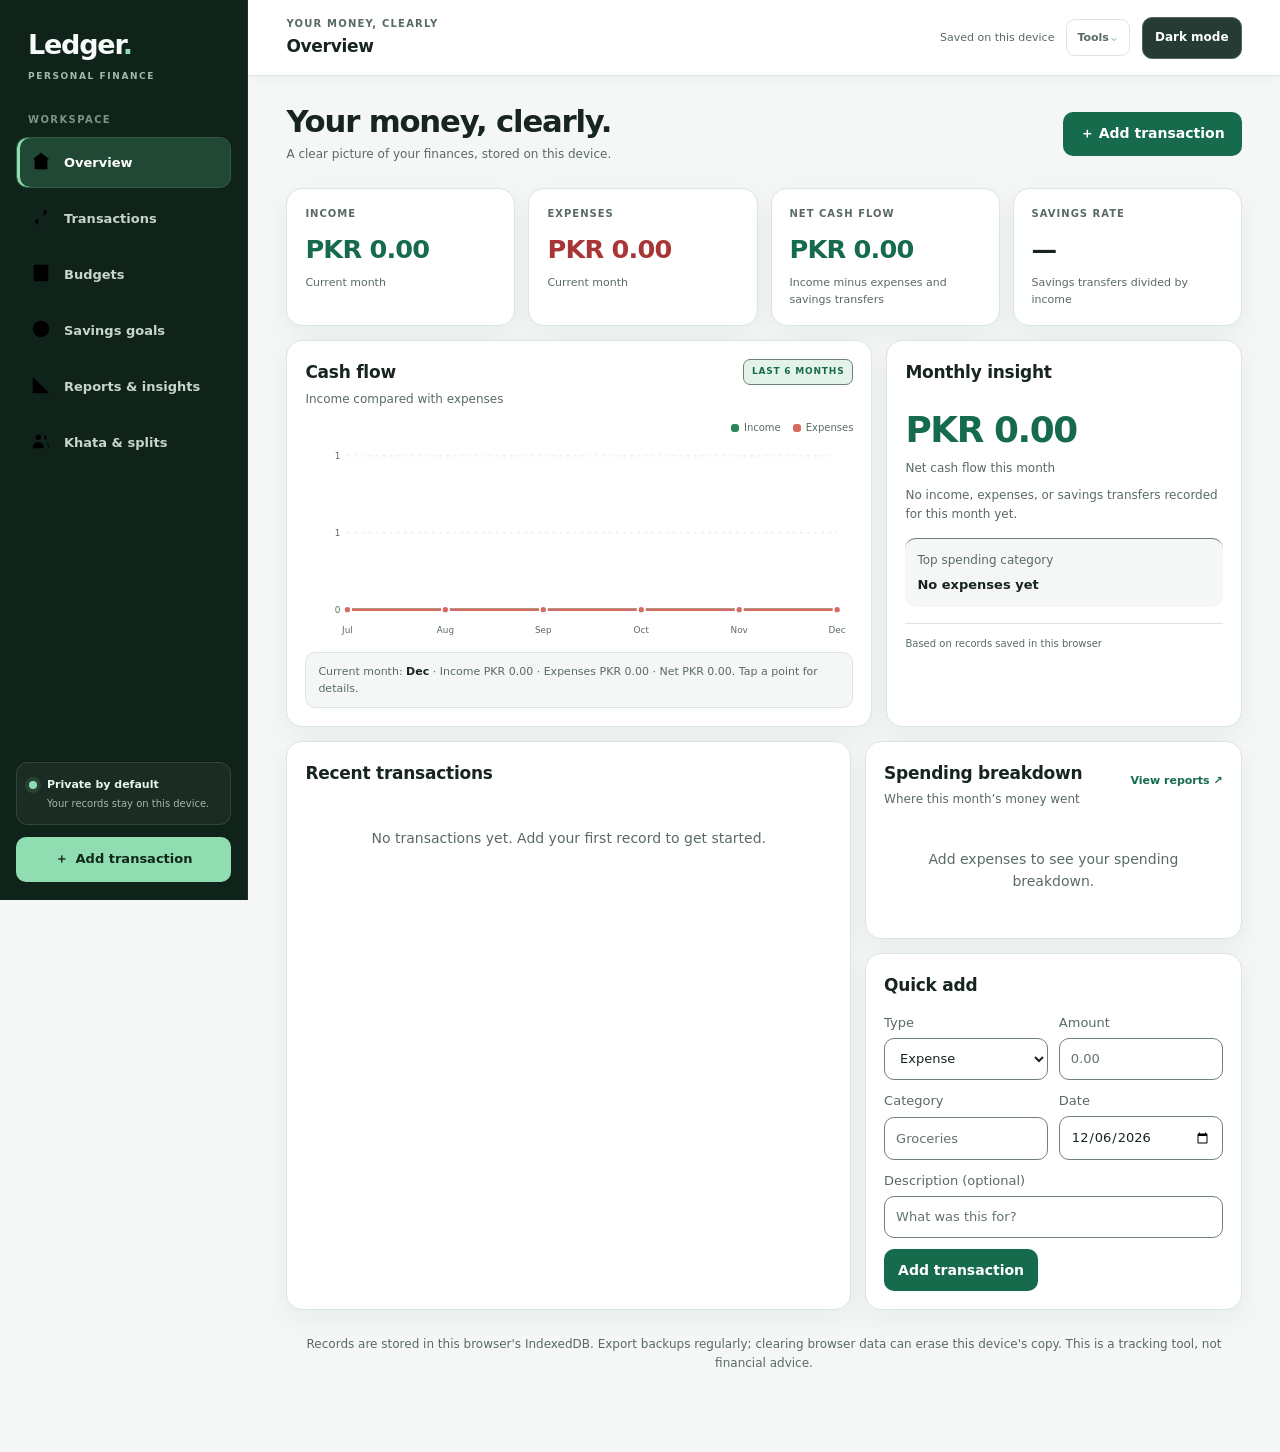
==== commit 6417ea54: "Replace placeholder navigation glyphs with inline icons" ====
--- a/site/index.html
+++ b/site/index.html
@@ -15,12 +15,12 @@
   <a class="brand" href="./" aria-label="Ledger home">Ledger<span>.</span><small>PERSONAL FINANCE</small></a>
   <div class="nav-caption">WORKSPACE</div>
   <nav class="side-nav" aria-label="Finance sections">
-    <button class="nav-item active" type="button" data-tab="overview"><span class="nav-icon">⌂</span><span>Overview</span></button>
-    <button class="nav-item" type="button" data-tab="transactions"><span class="nav-icon">↔</span><span>Transactions</span></button>
-    <button class="nav-item" type="button" data-tab="budgets"><span class="nav-icon">▤</span><span>Budgets</span></button>
-    <button class="nav-item" type="button" data-tab="goals"><span class="nav-icon">◎</span><span>Savings goals</span></button>
-    <button class="nav-item" type="button" data-tab="reports"><span class="nav-icon">▥</span><span>Reports &amp; insights</span></button>
-    <button class="nav-item" type="button" data-tab="debts"><span class="nav-icon">⇄</span><span>Khata &amp; splits</span></button>
+    <button class="nav-item active" type="button" data-tab="overview"><span class="nav-icon"><svg viewBox="0 0 24 24" aria-hidden="true"><path d="m3 10 9-7 9 7"/><path d="M5 9v12h14V9"/><path d="M9 21v-7h6v7"/></svg></span><span>Overview</span></button>
+    <button class="nav-item" type="button" data-tab="transactions"><span class="nav-icon"><svg viewBox="0 0 24 24" aria-hidden="true"><path d="M4 7h15"/><path d="m15 3 4 4-4 4"/><path d="M20 17H5"/><path d="m9 13-4 4 4 4"/></svg></span><span>Transactions</span></button>
+    <button class="nav-item" type="button" data-tab="budgets"><span class="nav-icon"><svg viewBox="0 0 24 24" aria-hidden="true"><rect x="4" y="3" width="16" height="18" rx="2"/><path d="M8 7h8M8 11h8M8 15h5"/></svg></span><span>Budgets</span></button>
+    <button class="nav-item" type="button" data-tab="goals"><span class="nav-icon"><svg viewBox="0 0 24 24" aria-hidden="true"><circle cx="12" cy="12" r="9"/><circle cx="12" cy="12" r="5"/><circle cx="12" cy="12" r="1"/><path d="m12 12 5-5"/></svg></span><span>Savings goals</span></button>
+    <button class="nav-item" type="button" data-tab="reports"><span class="nav-icon"><svg viewBox="0 0 24 24" aria-hidden="true"><path d="M3 3v18h18"/><path d="M7 14v-3M12 14V6M17 14V9"/></svg></span><span>Reports &amp; insights</span></button>
+    <button class="nav-item" type="button" data-tab="debts"><span class="nav-icon"><svg viewBox="0 0 24 24" aria-hidden="true"><circle cx="9" cy="8" r="3"/><path d="M3 20v-1a6 6 0 0 1 12 0v1"/><path d="M16 5.5a3 3 0 0 1 0 5.8"/><path d="M18 14a5 5 0 0 1 3 4.5V20"/></svg></span><span>Khata &amp; splits</span></button>
   </nav>
   <div class="sidebar-spacer"></div>
   <div class="privacy-card"><span class="privacy-dot"></span><div><strong>Private by default</strong><small>Your records stay on this device.</small></div></div>
@@ -30,8 +30,8 @@
 <header class="topbar">
   <div class="mobile-brand">Ledger<span>.</span></div>
   <div class="topbar-title"><span class="eyebrow">YOUR MONEY, CLEARLY</span><strong id="pageTitle">Overview</strong></div>
-  <div class="header-actions"><span id="storageStatus" role="status" aria-live="polite">Checking local storage…</span><details class="utility-menu"><summary aria-label="Open data tools">Tools <span>⌄</span></summary><div class="utility-popover"><label class="file-action"><span>Import CSV</span><input id="importCsv" type="file" accept=".csv,text/csv" aria-label="Import transactions from CSV"></label><span id="importMessage" class="small" role="status" aria-live="polite"></span><button class="secondary" id="exportCsv">Export CSV</button><button type="button" class="khata-cta" data-open-tab="debts">Split bills &amp; record money</button><button class="secondary" id="exportJson">Backup JSON</button><label style="display:inline-flex"><span class="hidden">Restore JSON backup</span><input id="importJson" type="file" accept="application/json,.json" style="max-width:190px"></label></div></details>
-</aside><button class="theme-toggle" id="themeToggle" type="button" aria-label="Switch to dark theme" title="Switch theme">Dark mode</button></div>
+  <div class="header-actions"><span id="storageStatus" role="status" aria-live="polite">Checking local storage…</span><details class="utility-menu topbar-tools"><summary aria-label="Open data tools">Tools <span>⌄</span></summary><div class="utility-popover"><label class="file-action"><span>Import CSV</span><input id="importCsv" type="file" accept=".csv,text/csv" aria-label="Import transactions from CSV"></label><span id="importMessage" class="small" role="status" aria-live="polite"></span><button class="secondary" id="exportCsv">Export CSV</button><button type="button" class="khata-cta" data-open-tab="debts">Split bills &amp; record money</button><button class="secondary" id="exportJson">Backup JSON</button><label style="display:inline-flex"><span class="hidden">Restore JSON backup</span><input id="importJson" type="file" accept="application/json,.json" style="max-width:190px"></label></div></details>
+<button class="theme-toggle" id="themeToggle" type="button" aria-label="Switch to dark theme" title="Switch theme">Dark mode</button></div>
 </header>
 <main class="wrap">
 <div class="toolbar"><div><h1 id="welcomeTitle">Your money, clearly.</h1><div class="notice">A clear picture of your finances, stored on this device.</div></div><button class="primary-add" type="button" data-open-quickadd>＋ Add transaction</button></div>
@@ -108,12 +108,12 @@
 </form>
 </dialog>
 <nav class="mobile-nav" aria-label="Bottom navigation">
-  <button class="mobile-nav-item active" type="button" data-tab="overview"><span>⌂</span><small>Home</small></button>
-  <button class="mobile-nav-item" type="button" data-tab="transactions"><span>↔</span><small>Activity</small></button>
+  <button class="mobile-nav-item active" type="button" data-tab="overview"><span><svg viewBox="0 0 24 24" aria-hidden="true"><path d="m3 10 9-7 9 7"/><path d="M5 9v12h14V9"/><path d="M9 21v-7h6v7"/></svg></span><small>Home</small></button>
+  <button class="mobile-nav-item" type="button" data-tab="transactions"><span><svg viewBox="0 0 24 24" aria-hidden="true"><path d="M4 7h15"/><path d="m15 3 4 4-4 4"/><path d="M20 17H5"/><path d="m9 13-4 4 4 4"/></svg></span><small>Activity</small></button>
   <button class="mobile-nav-item mobile-add" type="button" data-open-quickadd aria-label="Add transaction">＋</button>
-  <button class="mobile-nav-item" type="button" data-open-plan><span>▤</span><small>Plan</small></button>
-  <button class="mobile-nav-item" type="button" data-tab="reports"><span>▥</span><small>Insights</small></button>
-  <button class="mobile-nav-item" type="button" data-tab="debts"><span>⇄</span><small>Khata</small></button>
+  <button class="mobile-nav-item" type="button" data-open-plan><span><svg viewBox="0 0 24 24" aria-hidden="true"><rect x="4" y="3" width="16" height="18" rx="2"/><path d="M8 7h8M8 11h8M8 15h5"/></svg></span><small>Plan</small></button>
+  <button class="mobile-nav-item" type="button" data-tab="reports"><span><svg viewBox="0 0 24 24" aria-hidden="true"><path d="M3 3v18h18"/><path d="M7 14v-3M12 14V6M17 14V9"/></svg></span><small>Insights</small></button>
+  <button class="mobile-nav-item" type="button" data-tab="debts"><span><svg viewBox="0 0 24 24" aria-hidden="true"><circle cx="9" cy="8" r="3"/><path d="M3 20v-1a6 6 0 0 1 12 0v1"/><path d="M16 5.5a3 3 0 0 1 0 5.8"/><path d="M18 14a5 5 0 0 1 3 4.5V20"/></svg></span><small>Khata</small></button>
 </nav>
 </div></div>
 <script src="./assets/js/app.js" defer></script>
--- a/site/assets/css/app.css
+++ b/site/assets/css/app.css
@@ -191,3 +191,9 @@
 .plan-dialog{width:min(420px,calc(100vw - 28px));max-width:420px;padding:22px;border:1px solid var(--surface-border);border-radius:20px;background:var(--card);color:var(--ink);box-shadow:0 28px 90px rgba(0,0,0,.28)}
 .plan-dialog::backdrop{background:rgba(5,18,11,.58);backdrop-filter:blur(3px)}.plan-menu-options{display:grid;gap:9px}.plan-menu-options button{display:grid;grid-template-columns:32px 1fr;grid-template-rows:auto auto;align-items:center;gap:2px 10px;padding:13px;background:var(--bg);color:var(--ink);text-align:left;border:1px solid var(--surface-border)}.plan-menu-options button>span{grid-row:1/3;align-self:center;font-size:22px;color:var(--green)}.plan-menu-options button strong{font-size:13px}.plan-menu-options button small{font-size:11px;color:var(--muted);font-weight:450}
 @media(max-width:760px){.mobile-nav{grid-template-columns:repeat(6,minmax(0,1fr))}.mobile-nav-item small{font-size:8px}.mobile-nav-item.mobile-add{width:42px;height:42px;min-height:42px;border-radius:14px}.plan-dialog{padding:18px}}
+
+.header-actions .utility-menu summary{color:var(--muted);padding:8px 10px;border:1px solid var(--surface-border);border-radius:9px;font-size:11px;font-weight:700;white-space:nowrap}
+.header-actions .utility-menu summary:hover{background:var(--bg)}
+.header-actions .utility-popover{top:calc(100% + 8px);bottom:auto;left:auto;right:0}
+.header-actions .utility-popover .khata-cta{white-space:normal}
+@media(max-width:760px){.header-actions .utility-popover{position:fixed;top:auto;bottom:82px;left:12px;right:12px;width:auto;max-height:65vh;overflow:auto}}
